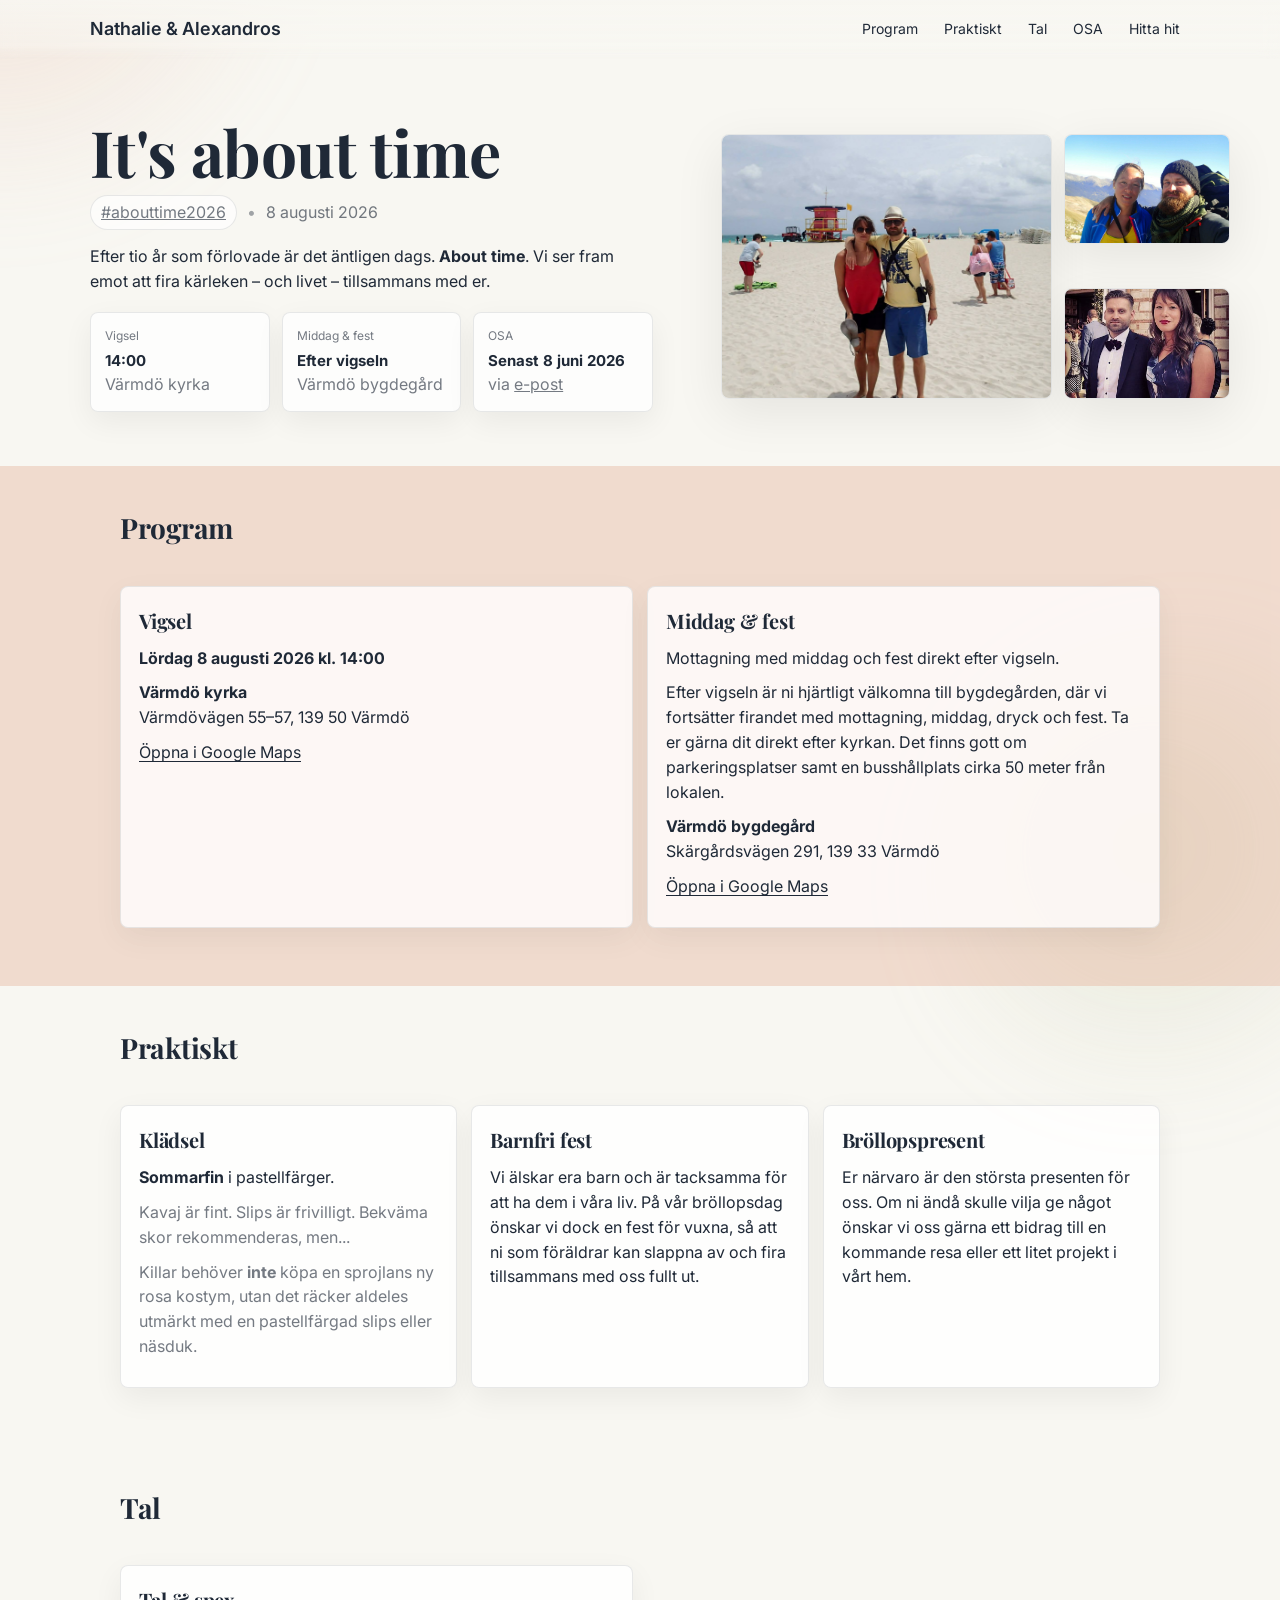
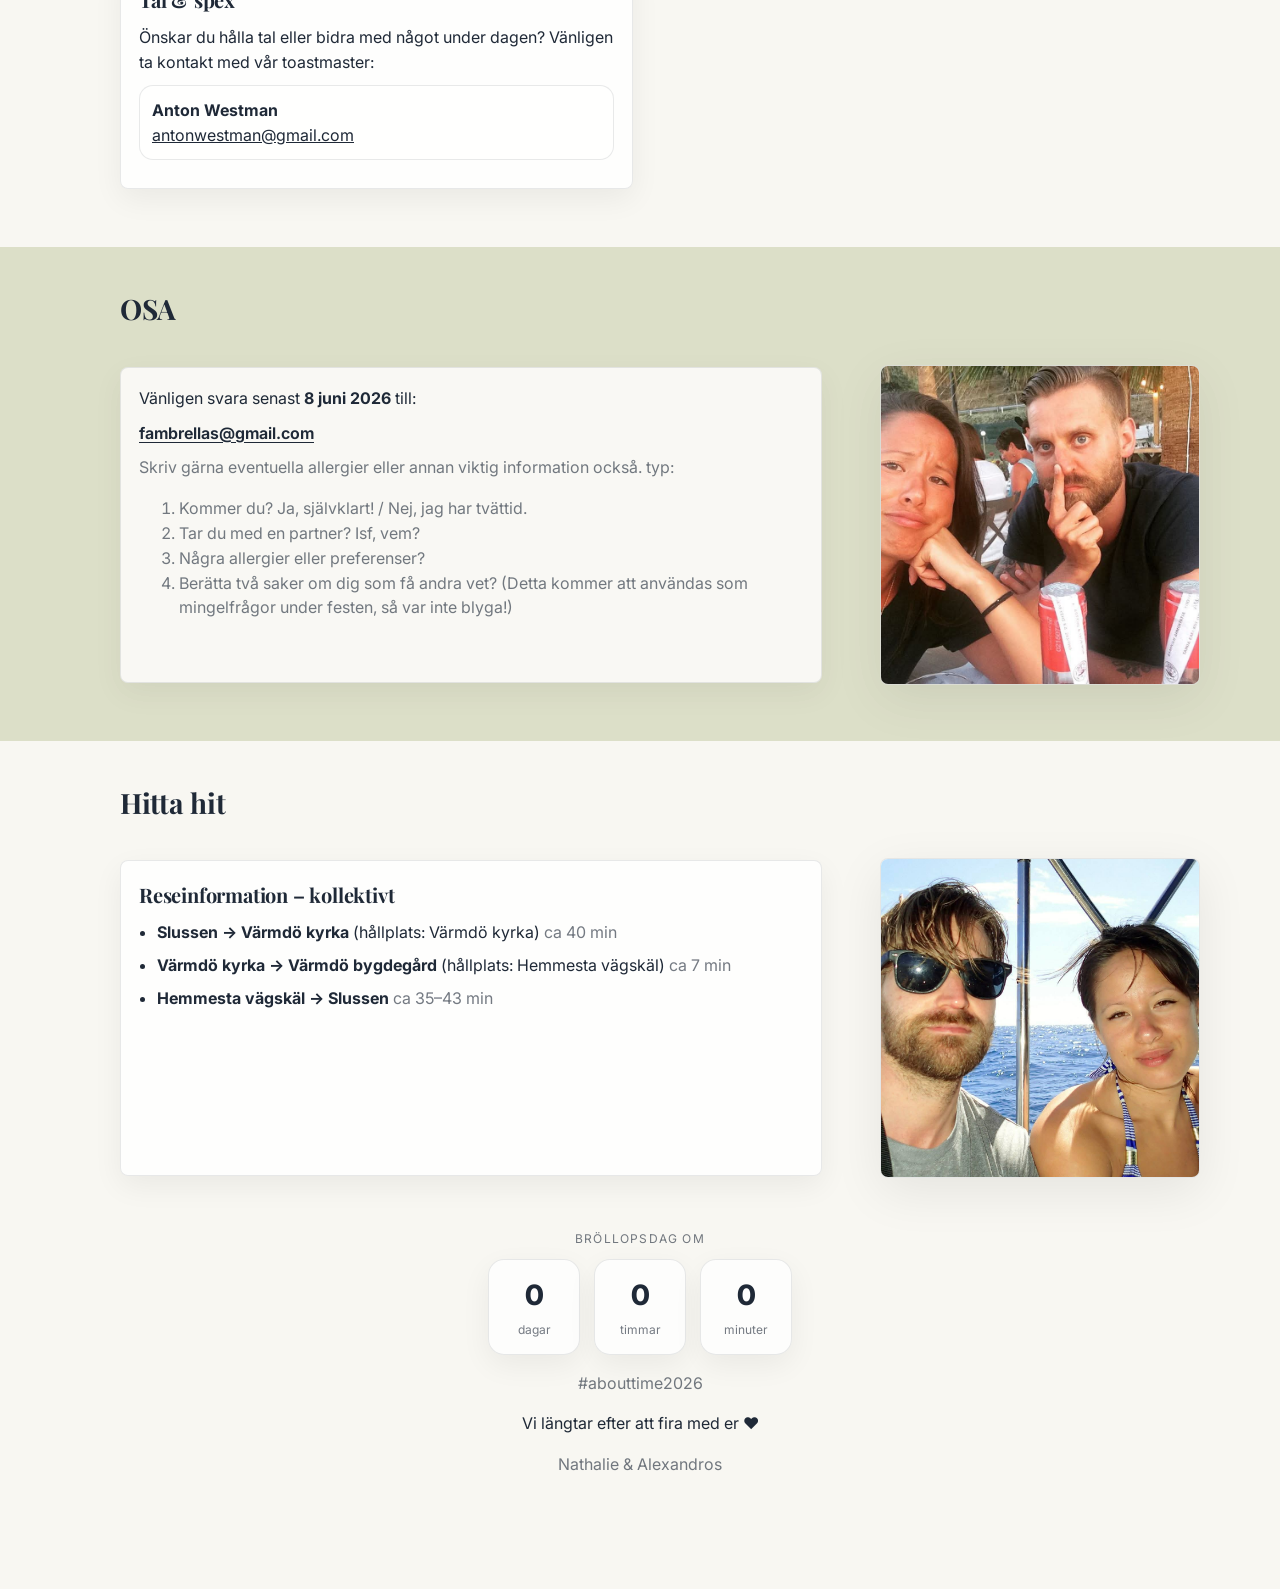
==== index.html @ 6cc7cae0 "Update texts" ====
<!doctype html>
<html lang="sv">
<head>
  <meta charset="utf-8" />
  <meta name="viewport" content="width=device-width,initial-scale=1" />
  <meta name="description" content="Nathalie & Alex – 8 augusti 2026" />
  <title>Nathalie & Alex – About time – 8 augusti 2026</title>

  <link rel="preconnect" href="https://fonts.googleapis.com">
  <link rel="preconnect" href="https://fonts.gstatic.com" crossorigin>
  <link href="https://fonts.googleapis.com/css2?family=Playfair+Display:wght@500;600&family=Inter:wght@400;500;600;700&display=swap" rel="stylesheet">

  <link rel="stylesheet" href="styles.css" />
</head>

<body>
  <a class="skip-link" href="#main">Hoppa till innehåll</a>

  <header class="topbar">
    <div class="topbar-inner">
      <a class="brand" href="#top" aria-label="Till toppen">Nathalie &amp; Alexandros</a>

      <nav class="nav" aria-label="Sidnavigering">
        <a href="#program">Program</a>
        <a href="#praktiskt">Praktiskt</a>
        <a href="#tal">Tal</a>
        <a href="#osa">OSA</a>
        <a href="#resa">Hitta hit</a>
      </nav>
    </div>
  </header>

  <div id="top"></div>
  <div class="bg-blob blob-1"></div>
  <div class="bg-blob blob-2"></div>

  <header class="hero">
    <div class="hero-inner">
      <div class="hero-content">
        <div class="hero-copy">
          <h1>It's about time</h1>

          <p class="meta">
            <span class="pill">
              <a href="https://www.instagram.com/explore/tags/abouttime2026/" target="_blank" rel="noopener noreferrer"#abouttime2026>#abouttime2026</a></span>
            <span class="sep">•</span>
            <span>8 augusti 2026</span>
          </p>

          <p class="intro">
            Efter tio år som förlovade är det äntligen dags. <strong>About time</strong>.
            Vi ser fram emot att fira kärleken – och livet – tillsammans med er.
          </p>

          <div class="highlights" role="list" aria-label="Snabbfakta">
            <div class="highlight" role="listitem">
              <div class="label">Vigsel</div>
              <div class="value">14:00</div>
              <div class="muted">Värmdö kyrka</div>
            </div>
            <div class="highlight" role="listitem">
              <div class="label">Middag &amp; fest</div>
              <div class="value">Efter vigseln</div>
              <div class="muted">Värmdö bygdegård</div>
            </div>
            <div class="highlight" role="listitem">
              <div class="label">OSA</div>
              <div class="value">Senast 8 juni 2026</div>
              <div class="muted">via <a href="mailto:fambrellas+abouttime2026@gmail.com?subject=OSA%20-%20Nathalie%20%26%20Alex%208%2F8%202026&body=Hej!%0A%0ANamn:%0AKommer%20du%3F%20Ja%2C%20sj%C3%A4lvklart!%20%2F%20Nej%2C%20jag%20har%20tv%C3%A4ttid.%0ATar%20du%20med%20en%20partner%3F%20Isf%2C%20vem%3F%0AN%C3%A5gra%20allergier%20eller%20preferenser%3F%0ABer%C3%A4tta%20tv%C3%A5%20saker%20om%20dig%20som%20f%C3%A5%20andra%20vet%3F%20(Detta%20kommer%20att%20anv%C3%A4ndas%20som%20mingelfr%C3%A5gor%20under%20festen%2C%20s%C3%A5%20var%20inte%20blyga!)%0A%0A">
                e-post
              </a></div>
            </div>
          </div>
        </div>
      </div>

      <div class="hero-media" aria-label="Bilder på Nathalie och Alex">
        <figure class="photo main">
          <img src="images/1000018767.jpg" alt="Nathalie och Alex" loading="lazy" />
        </figure>

        <div class="strip">
          <figure class="photo">
            <img src="images/1000018766.jpg" alt="Nathalie och Alex" loading="lazy" />
          </figure>
          <figure class="photo">
            <img src="images/1000018770.jpg" alt="Nathalie och Alex" loading="lazy" />
          </figure>
        </div>
      </div>
    </div>
  </header>

  <main id="main" class="main">
    <section id="program" class="section band">
      <div class="container">
        <h2 class="section-title">Program</h2>

        <div class="cards">
          <article class="card">
            <h3>Vigsel</h3>
            <p><strong>Lördag 8 augusti 2026 kl. 14:00</strong></p>
            <p>
              <strong>Värmdö kyrka</strong><br />
              Värmdövägen 55–57, 139 50 Värmdö
            </p>
            <p class="links">
              <a href="https://www.google.com/maps/search/?api=1&query=V%C3%A4rmd%C3%B6+kyrka+V%C3%A4rmd%C3%B6v%C3%A4gen+55-57+139+50+V%C3%A4rmd%C3%B6" target="_blank" rel="noopener noreferrer">Öppna i Google Maps</a>
            </p>
          </article>

          <article class="card">
            <h3>Middag &amp; fest</h3>
            <p>Mottagning med middag och fest direkt efter vigseln.</p>
            <p>Efter vigseln är ni hjärtligt välkomna till bygdegården, där vi fortsätter firandet med mottagning, middag, dryck och fest.
Ta er gärna dit direkt efter kyrkan. Det finns gott om parkeringsplatser samt en busshållplats cirka 50 meter från lokalen.  </p>
            <p>
              <strong>Värmdö bygdegård</strong><br />
              Skärgårdsvägen 291, 139 33 Värmdö
            </p>
            <p class="links">
              <a href="https://www.google.com/maps/search/?api=1&query=V%C3%A4rmd%C3%B6+bygdeg%C3%A5rd+Sk%C3%A4rg%C3%A5rdsv%C3%A4gen+291+139+33+V%C3%A4rmd%C3%B6" target="_blank" rel="noopener noreferrer">Öppna i Google Maps</a>
            </p>
          </article>
        </div>
      </div>
    </section>

    <section id="praktiskt" class="section">
      <div class="container">
        <h2 class="section-title">Praktiskt</h2>

        <div class="cards three">
          <article class="card">
            <h3>Klädsel</h3>
            <p><strong>Sommarfin</strong> i pastellfärger.</p>
            <p class="muted">Kavaj är fint. Slips är frivilligt. Bekväma skor rekommenderas, men...</p>
            <p class="muted"> Killar behöver <strong>inte</strong> köpa en sprojlans ny rosa kostym, utan det räcker aldeles utmärkt med en pastellfärgad slips eller näsduk.</p>
          </article>

          <article class="card">
            <h3>Barnfri fest</h3>
            <p>
              Vi älskar era barn och är tacksamma för att ha dem i våra liv.
              På vår bröllopsdag önskar vi dock en fest för vuxna, så att ni som föräldrar
              kan slappna av och fira tillsammans med oss fullt ut.
            </p>
          </article>

          <article class="card" id="present">
            <h3>Bröllopspresent</h3>
            <p>
              Er närvaro är den största presenten för oss. Om ni ändå skulle vilja ge något
              önskar vi oss gärna ett bidrag till en kommande resa eller ett litet projekt i vårt hem.
            </p>
          </article>
        </div>
      </div>
    </section>

    <section id="tal" class="section">
      <div class="container">
        <h2 class="section-title">Tal</h2>

        <div class="cards">
          <article class="card">
            <h3>Tal &amp; spex</h3>
            <p>
              Önskar du hålla tal eller bidra med något under dagen?
              Vänligen ta kontakt med vår toastmaster:
            </p>
            <p class="toastmaster">
              <strong>Anton Westman</strong><br />
              <a href="mailto:antonwestman+abouttime2026@gmail.com">antonwestman@gmail.com</a>
            </p>
          </article>
        </div>
      </div>
    </section>

    <section id="osa" class="section band alt">
      <div class="container">
        <h2 class="section-title">OSA</h2>

        <div class="section-with-image">
          <article class="card">
            <p>Vänligen svara senast <strong>8 juni 2026</strong> till:</p>
            <p class="email">
              <a href="mailto:fambrellas+abouttime2026@gmail.com?subject=OSA%20-%20Nathalie%20%26%20Alex%208%2F8%202026&body=Hej!%0A%0ANamn:%0AKommer%20du%3F%20Ja%2C%20sj%C3%A4lvklart!%20%2F%20Nej%2C%20jag%20har%20tv%C3%A4ttid.%0ATar%20du%20med%20en%20partner%3F%20Isf%2C%20vem%3F%0AN%C3%A5gra%20allergier%20eller%20preferenser%3F%0ABer%C3%A4tta%20tv%C3%A5%20saker%20om%20dig%20som%20f%C3%A5%20andra%20vet%3F%20(Detta%20kommer%20att%20anv%C3%A4ndas%20som%20mingelfr%C3%A5gor%20under%20festen%2C%20s%C3%A5%20var%20inte%20blyga!)%0A%0A">
                fambrellas@gmail.com
              </a>
            </p>
            <p class="muted">Skriv gärna eventuella allergier eller annan viktig information också. typ:</p>
            <ol class="muted">
                <li>
                  Kommer du? Ja, självklart! / Nej, jag har tvättid.
                </li>
                <li>
                  Tar du med en partner? Isf, vem? 
                </li>
                <li>
                  Några allergier eller preferenser?
                </li>
                <li>
                  Berätta två saker om dig som få andra vet? (Detta kommer att användas som mingelfrågor under festen, så var inte blyga!)
                </li>
            </ol>
          
          </article>
          <figure class="photo section-photo">
            <img src="images/1000018769.jpg" alt="Nathalie och Alex" loading="lazy" />
          </figure>
        </div>
      </div>
    </section>

    <section id="resa" class="section">
      <div class="container">
        <h2 class="section-title">Hitta hit</h2>

        <div class="section-with-image">
          <article class="card">
            <h3>Reseinformation – kollektivt</h3>
            <ul class="list">
              <li><strong>Slussen → Värmdö kyrka</strong> (hållplats: Värmdö kyrka) <span class="muted">ca 40 min</span></li>
              <li><strong>Värmdö kyrka → Värmdö bygdegård</strong> (hållplats: Hemmesta vägskäl) <span class="muted">ca 7 min</span></li>
              <li><strong>Hemmesta vägskäl → Slussen</strong> <span class="muted">ca 35–43 min</span></li>
            </ul>
          </article>
          <figure class="photo section-photo">
            <img src="images/1000018768.jpg" alt="Nathalie och Alex" loading="lazy" />
          </figure>
        </div>
        
        <footer class="footer">
          <div class="countdown-wrapper" aria-label="Nedräkning till bröllopet">
              <p class="countdown-title">Bröllopsdag om</p>
              <div class="countdown">
                <div class="time">
                  <span id="days">–</span>
                  <small>dagar</small>
                </div>
                <div class="time">
                  <span id="hours">–</span>
                  <small>timmar</small>
                </div>
                <div class="time">
                  <span id="minutes">–</span>
                  <small>minuter</small>
                </div>
              </div>
            </div>
          <p class="muted">
            <a href="https://www.instagram.com/explore/tags/abouttime2026/" target="_blank" rel="noopener noreferrer">#abouttime2026</a>
          </p>
          <p>Vi längtar efter att fira med er <span aria-hidden="true">❤️</span></p>
          <p class="muted">Nathalie &amp; Alexandros</p>
        </footer>
      </div>
    </section>
  </main>

  <script>
  (function () {
    const weddingDate = new Date("2026-08-08T14:00:00+02:00").getTime();
    const els = {
      days: document.getElementById("days"),
      hours: document.getElementById("hours"),
      minutes: document.getElementById("minutes")
    };

    function updateCountdown() {
      const now = new Date().getTime();
      const diff = weddingDate - now;

      if (diff <= 0) {
        els.days.textContent = "0";
        els.hours.textContent = "0";
        els.minutes.textContent = "0";
        return;
      }

      const days = Math.floor(diff / (1000 * 60 * 60 * 24));
      const hours = Math.floor((diff / (1000 * 60 * 60)) % 24);
      const minutes = Math.floor((diff / (1000 * 60)) % 60);

      els.days.textContent = days;
      els.hours.textContent = hours;
      els.minutes.textContent = minutes;
    }

    updateCountdown();
    setInterval(updateCountdown, 60 * 1000);
  })();
  </script>
</body>
</html>
---- styles.css ----
:root{
  --bg: #F8F7F2;
  --paper: rgba(248,247,242,.78);
  --card: rgba(255,255,255,.80);
  --text: #1f2937;
  --muted: rgba(31,41,55,.62);
  --line: rgba(31,41,55,.10);

  --accent: #E6B8A2;
  --accent2: rgba(186, 192, 149, 0.45);

  --shadow: 0 10px 30px rgba(0,0,0,.06);
  --shadow2: 0 14px 50px rgba(0,0,0,.08);
  --radius: 8px;

  --header-offset: 84px;
}

*{ box-sizing: border-box; }
html{ scroll-behavior: smooth; }
body{
  margin:0;
  font-family: Inter, ui-sans-serif, system-ui, -apple-system, Segoe UI, Roboto, Helvetica, Arial;
  color: var(--text);
  background: var(--bg);
  line-height: 1.55;
}

/* anchor offset for sticky header */
[id]{ scroll-margin-top: var(--header-offset); }
html{ scroll-padding-top: var(--header-offset); }

.skip-link{
  position:absolute;
  left:-999px;
  top: 10px;
  background: #fff;
  padding: 8px 10px;
  border-radius: 10px;
  border: 1px solid var(--line);
  z-index: 3000;
}
.skip-link:focus{ left: 10px; }

.container{
  width: min(1040px, calc(100% - 40px));
  margin: 0 auto;
}

h1,h2,h3{
  font-family: "Playfair Display", Georgia, "Times New Roman", serif;
  letter-spacing: -0.01em;
}
h1{ margin:0 0 10px; font-size: clamp(40px, 5vw, 64px); line-height: 1.05; }
h2{ margin:0; font-size: 28px; }
h3{ margin:0 0 10px; font-size: 20px; }

a{ color: inherit; }
.muted{ color: var(--muted); }

/* --- topbar --- */
.topbar{
  position: fixed;
  top:0; left:0; right:0;
  z-index: 2000;
  padding: 10px 14px;
  backdrop-filter: blur(10px);
  -webkit-backdrop-filter: blur(10px);
  background: linear-gradient(to bottom, rgba(248,247,242,.88), rgba(248,247,242,.40));
  mask-image: linear-gradient(black 78%, transparent);
  border-bottom: 1px solid rgba(31,41,55,.06);
}
.topbar-inner{
  width: min(1100px, calc(100% - 28px));
  margin:0 auto;
  display:flex;
  align-items:center;
  justify-content:space-between;
  gap: 14px;
}
.brand{
  text-decoration:none;
  font-weight: 600;
  font-size: 18px;
}
.brand-dot{ opacity:.55; }
.nav{ display:none; gap: 6px; }
.nav a{
  text-decoration:none;
  font-size: 14px;
  padding: 8px 10px;
  border-radius: 10px;
  transition: transform .15s ease, background-color .15s ease;
}
.nav a:hover{ background: rgba(31,41,55,.06); transform: translateY(-1px); }
@media (min-width: 860px){ .nav{ display:flex; } }

/* --- background blobs --- */
.bg-blob{
  position: fixed;
  z-index: -1;
  width: 520px;
  height: 520px;
  border-radius: 999px;
  filter: blur(44px);
  opacity: .55;
  pointer-events: none;
}
.blob-1{
  top: -240px;
  left: -160px;
  background: radial-gradient(circle at 30% 30%, rgba(230,184,162,.65), transparent 60%);
}
.blob-2{
  bottom: -260px;
  right: -180px;
  background: radial-gradient(circle at 40% 40%, rgba(186,192,149,.55), transparent 60%);
}

/* --- hero --- */
.hero{
  padding: calc(var(--header-offset) + 34px) 0 26px;
}
.hero-inner{
  width: min(1100px, calc(100% - 40px));
  margin: 0 auto;
  display: grid;
  grid-template-columns: 1.05fr .95fr;
  gap: 28px;
  align-items: start;
}
.kicker{
  display:inline-block;
  padding: 6px 12px;
  border: 1px solid var(--line);
  border-radius: 999px;
  background: rgba(255,255,255,.65);
  font-size: 13px;
  color: var(--muted);
  margin: 0 0 16px;
}
.meta{
  margin: 0 0 14px;
  color: var(--muted);
  display:flex;
  align-items:center;
  gap: 10px;
  flex-wrap: wrap;
}
.pill{
  display:inline-block;
  padding: 4px 10px;
  border-radius: 999px;
  border: 1px solid var(--line);
  background: rgba(255,255,255,.65);
}
.sep{ opacity: .65; }
.intro{
  margin: 0 0 18px;
  font-size: 16px;
  max-width: 62ch;
}

.highlights{
  display:grid;
  grid-template-columns: repeat(3, minmax(0, 1fr));
  gap: 12px;
  margin: 18px 0 18px;
}
.highlight{
  background: rgba(255,255,255,.72);
  border: 1px solid var(--line);
  border-radius: var(--radius);
  padding: 14px;
  box-shadow: var(--shadow);
}
.label{ font-size: 12px; color: var(--muted); margin-bottom: 4px; }
.value{ font-weight: 700; font-size: 15px; }

.cta{
  display:flex;
  gap: 10px;
  flex-wrap: wrap;
  margin-top: 18px;
}
.button{
  display:inline-flex;
  align-items:center;
  justify-content:center;
  padding: 12px 16px;
  border-radius: 999px;
  border: 1px solid var(--line);
  text-decoration:none;
  background: rgba(255,255,255,.75);
  box-shadow: var(--shadow);
  font-weight: 650;
}
.button:hover{ transform: translateY(-1px); }
.button.secondary{ background: rgba(255,255,255,.55); }

.countdown-wrapper{ text-align: center; margin: auto; }
.countdown-title{
  margin: 0 0 10px;
  font-size: 12px;
  letter-spacing: 0.10em;
  text-transform: uppercase;
  color: var(--muted);
}
.countdown{
  display:flex;
  gap: 14px;
  align-items:center;
  text-align: center;
  justify-content: center;
  flex-wrap: wrap;
}
.countdown .time{
  min-width: 92px;
  text-align:center;
  padding: 14px 12px;
  border-radius: 16px;
  background: rgba(255,255,255,.72);
  border: 1px solid var(--line);
  box-shadow: var(--shadow);
}
.countdown span{
  display:block;
  font-size: 28px;
  font-weight: 800;
  letter-spacing: -0.02em;
}
.countdown small{ display:block; margin-top: 4px; font-size: 12px; color: var(--muted); }

/* --- hero media collage --- */
.hero-media{
  display:grid;
  grid-template-columns: 2fr 1fr;
  gap: 12px;
  align-items: stretch;
}

/* Bildram */
.photo{
  position: relative;
  border-radius: var(--radius);
  overflow:hidden;
  border: 1px solid var(--line);
  background: rgba(255,255,255,.55);
  box-shadow: var(--shadow2);
}

/* Bilden fyller alltid ramen */
.photo img{
  position: absolute;
  inset: 0;
  width:100%;
  height:100%;
  display:block;
  object-fit: cover;
}

.hero-media .main{
  grid-row: 1;
  grid-column: 1;
  width: 100%;
  aspect-ratio: 3 / 2;
}

.hero-media .strip{
  grid-row: 1;
  grid-column: 2;
  display: flex;
  flex-direction: column;
  gap: 12px;
  width: 100%;
}

.hero-media .strip .photo{
  flex: 1;
  min-height: 0;
  width: 100%;
  aspect-ratio: 3 / 2;
}

/* Mobil: gör collaget robust och förutsägbart */
@media (max-width: 820px){
  .hero-media{
    grid-template-columns: 1fr;
    gap: 14px;
  }

  .hero-media .main{
    aspect-ratio: 4 / 5;
  }

  /* Två lika rutor under huvudbilden */
  .hero-media .strip{
    display: grid;
    grid-template-columns: 1fr 1fr;
    gap: 12px;
  }

  .hero-media .strip .photo{
    aspect-ratio: 1 / 1;
  }
}


/* --- sections --- */
.main{ padding: 10px 0 56px; }
.section{ padding: 40px 0; }
.section-title{
  margin: 0 0 18px;
}

.band{
  width: 100%;
  background: rgba(230,184,162,.45);
}
.band.alt{
  background: var(--accent2);
}

.cards{
  display:grid;
  grid-template-columns: repeat(2, minmax(0, 1fr));
  gap: 14px;
}
.cards.three{ grid-template-columns: repeat(3, minmax(0, 1fr)); }

.section-with-image{
  display: grid;
  grid-template-columns: 1fr minmax(220px, 320px);
  gap: 18px;
  align-items: stretch;
}
.section-with-image .card{
  min-height: 200px;
}
.section-photo{
  width: 100%;
  aspect-ratio: 1 / 1;
}
#resa .section-photo img{
  object-position: 60% center;
}

.card{
  background: var(--card);
  border: 1px solid var(--line);
  border-radius: var(--radius);
  margin: 18px 0;
  padding: 18px 18px;
  box-shadow: var(--shadow);
}
.card p{ margin: 10px 0; }
.card p:first-of-type{ margin-top: 0; }
.note{
  margin-top: 12px;
  padding: 12px 12px;
  border-radius: 14px;
  border: 1px dashed var(--line);
  background: rgba(255,255,255,.55);
}
.links a{
  text-decoration: underline;
  text-underline-offset: 3px;
}
.email a{ text-decoration: underline; text-underline-offset: 3px; font-weight: 650; }
.toastmaster{
  margin-top: 12px;
  padding: 12px;
  border-radius: 14px;
  border: 1px solid var(--line);
  background: rgba(255,255,255,.55);
}
.list{ margin: 10px 0 0; padding-left: 18px; }
.list li{ margin: 8px 0; }

/* footer */
.footer{
  text-align:center;
  margin-top: 26px;
  padding-top: 10px;
}
.footer a{ color: inherit; text-decoration: none; }
.footer a:hover{ text-decoration: underline; text-underline-offset: 3px; }

/* responsive */
@media (max-width: 1024px){
  .hero-inner{ grid-template-columns: 1fr; }
  .highlights{ grid-template-columns: 1fr; }
  .cards, .cards.three{ grid-template-columns: 1fr; }

  /* Sektioner med bild: stapla på mindre skärmar */
  .section-with-image{
    grid-template-columns: 1fr;
    gap: 14px;
  }
  .section-photo{
    max-width: 520px;
    margin: 0 auto;
  }
}
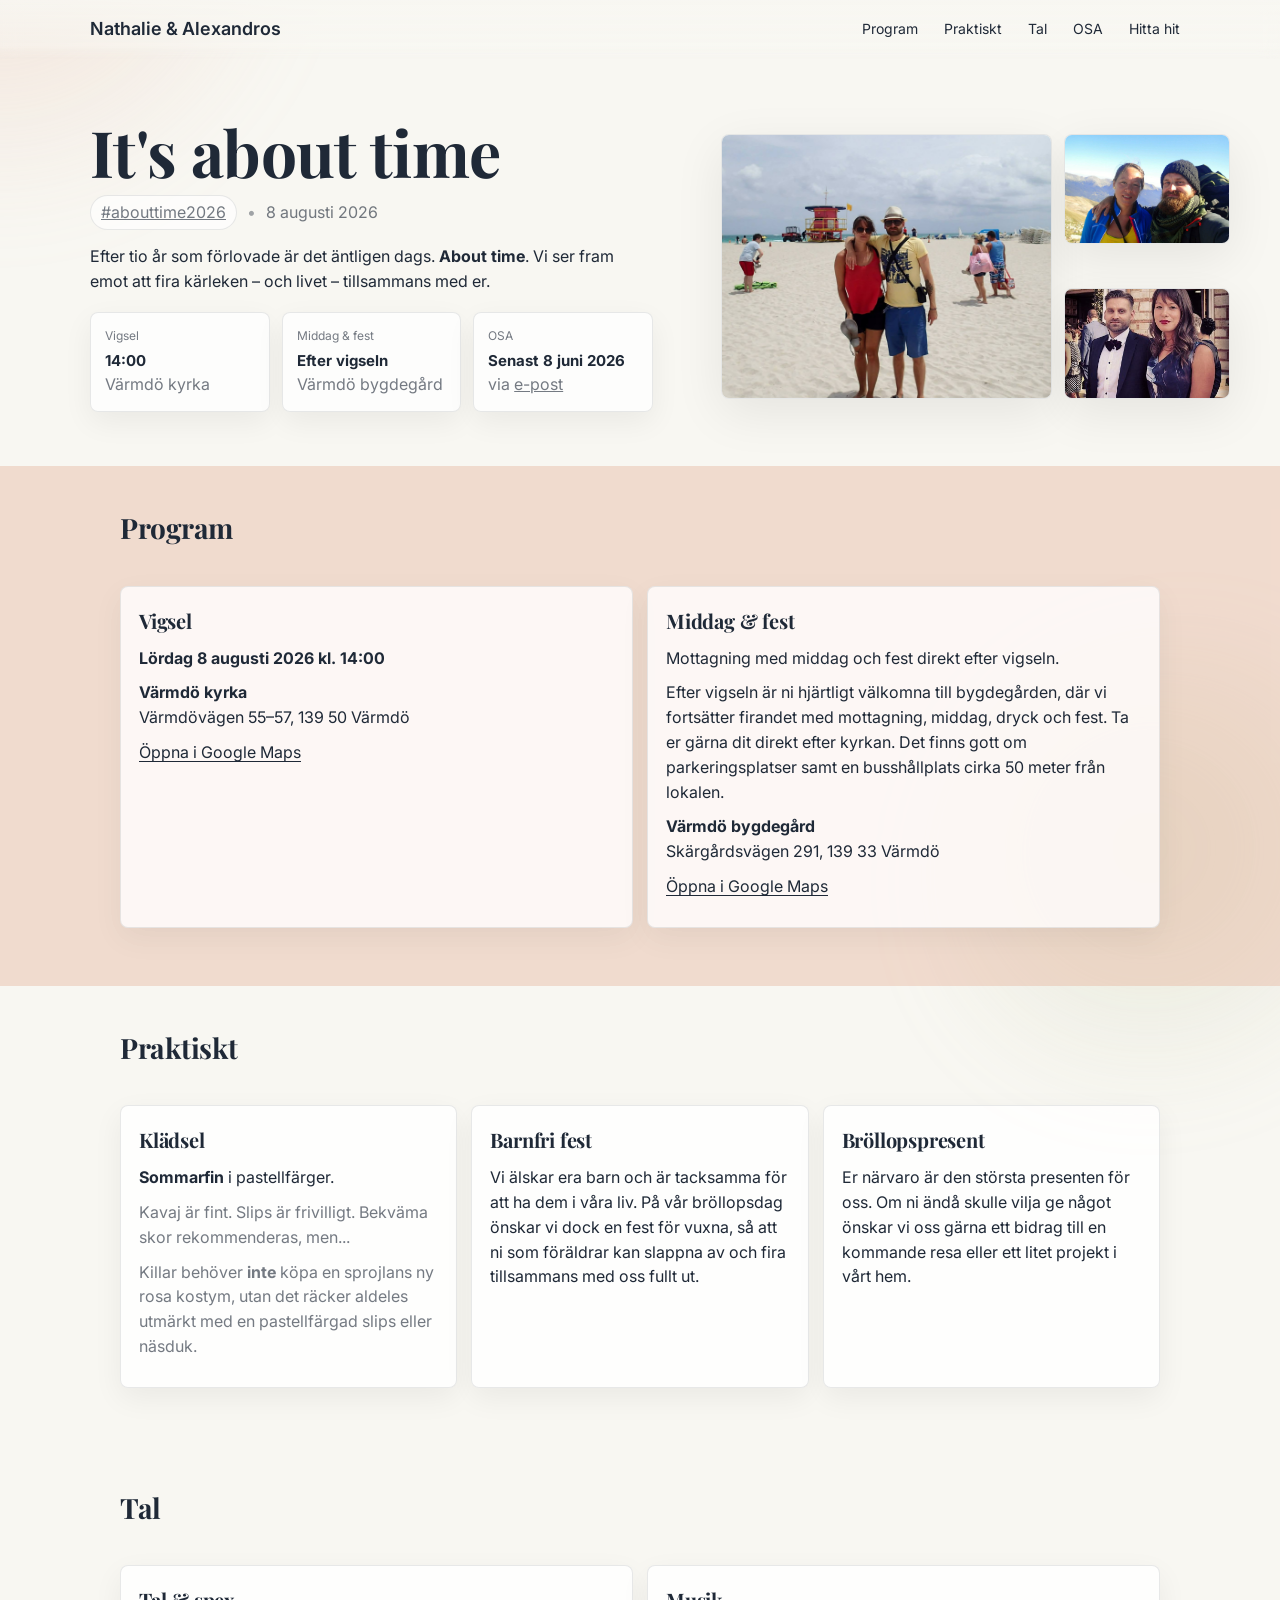
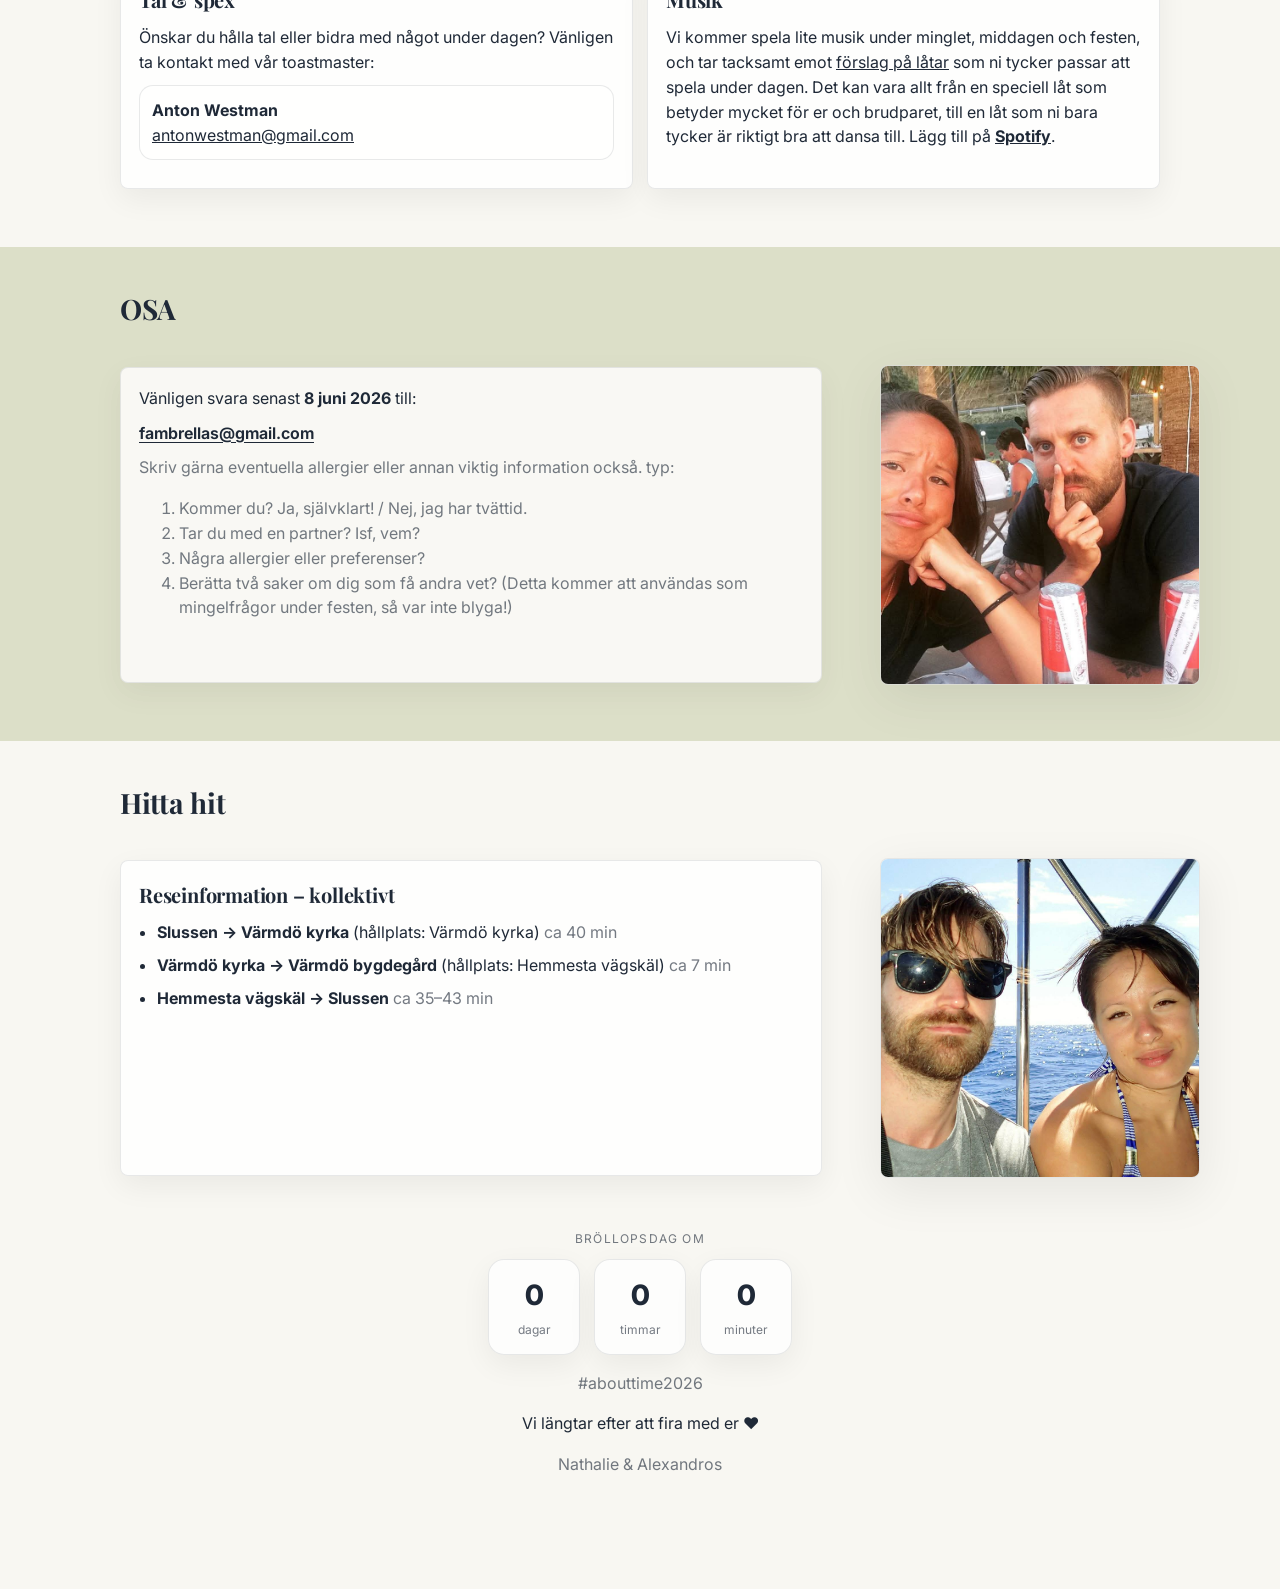
==== commit 2d4d5982: "Add spotify link" ====
--- a/index.html
+++ b/index.html
@@ -162,7 +162,7 @@
       <div class="container">
         <h2 class="section-title">Tal</h2>
 
-        <div class="cards">
+        <div class="cards two">
           <article class="card">
             <h3>Tal &amp; spex</h3>
             <p>
@@ -172,6 +172,12 @@
             <p class="toastmaster">
               <strong>Anton Westman</strong><br />
               <a href="mailto:antonwestman+abouttime2026@gmail.com">antonwestman@gmail.com</a>
+            </p>
+          </article>
+          <article class="card">
+            <h3>Musik</h3>
+            <p>
+              Vi kommer spela lite musik under minglet, middagen och festen, och tar tacksamt emot <a href="https://spotify.link/sAFUn5VXK0b">förslag på låtar</a> som ni tycker passar att spela under dagen. Det kan vara allt från en speciell låt som betyder mycket för er och brudparet, till en låt som ni bara tycker är riktigt bra att dansa till. Lägg till på <strong><a href="https://spotify.link/sAFUn5VXK0b">Spotify</a></strong>.
             </p>
           </article>
         </div>
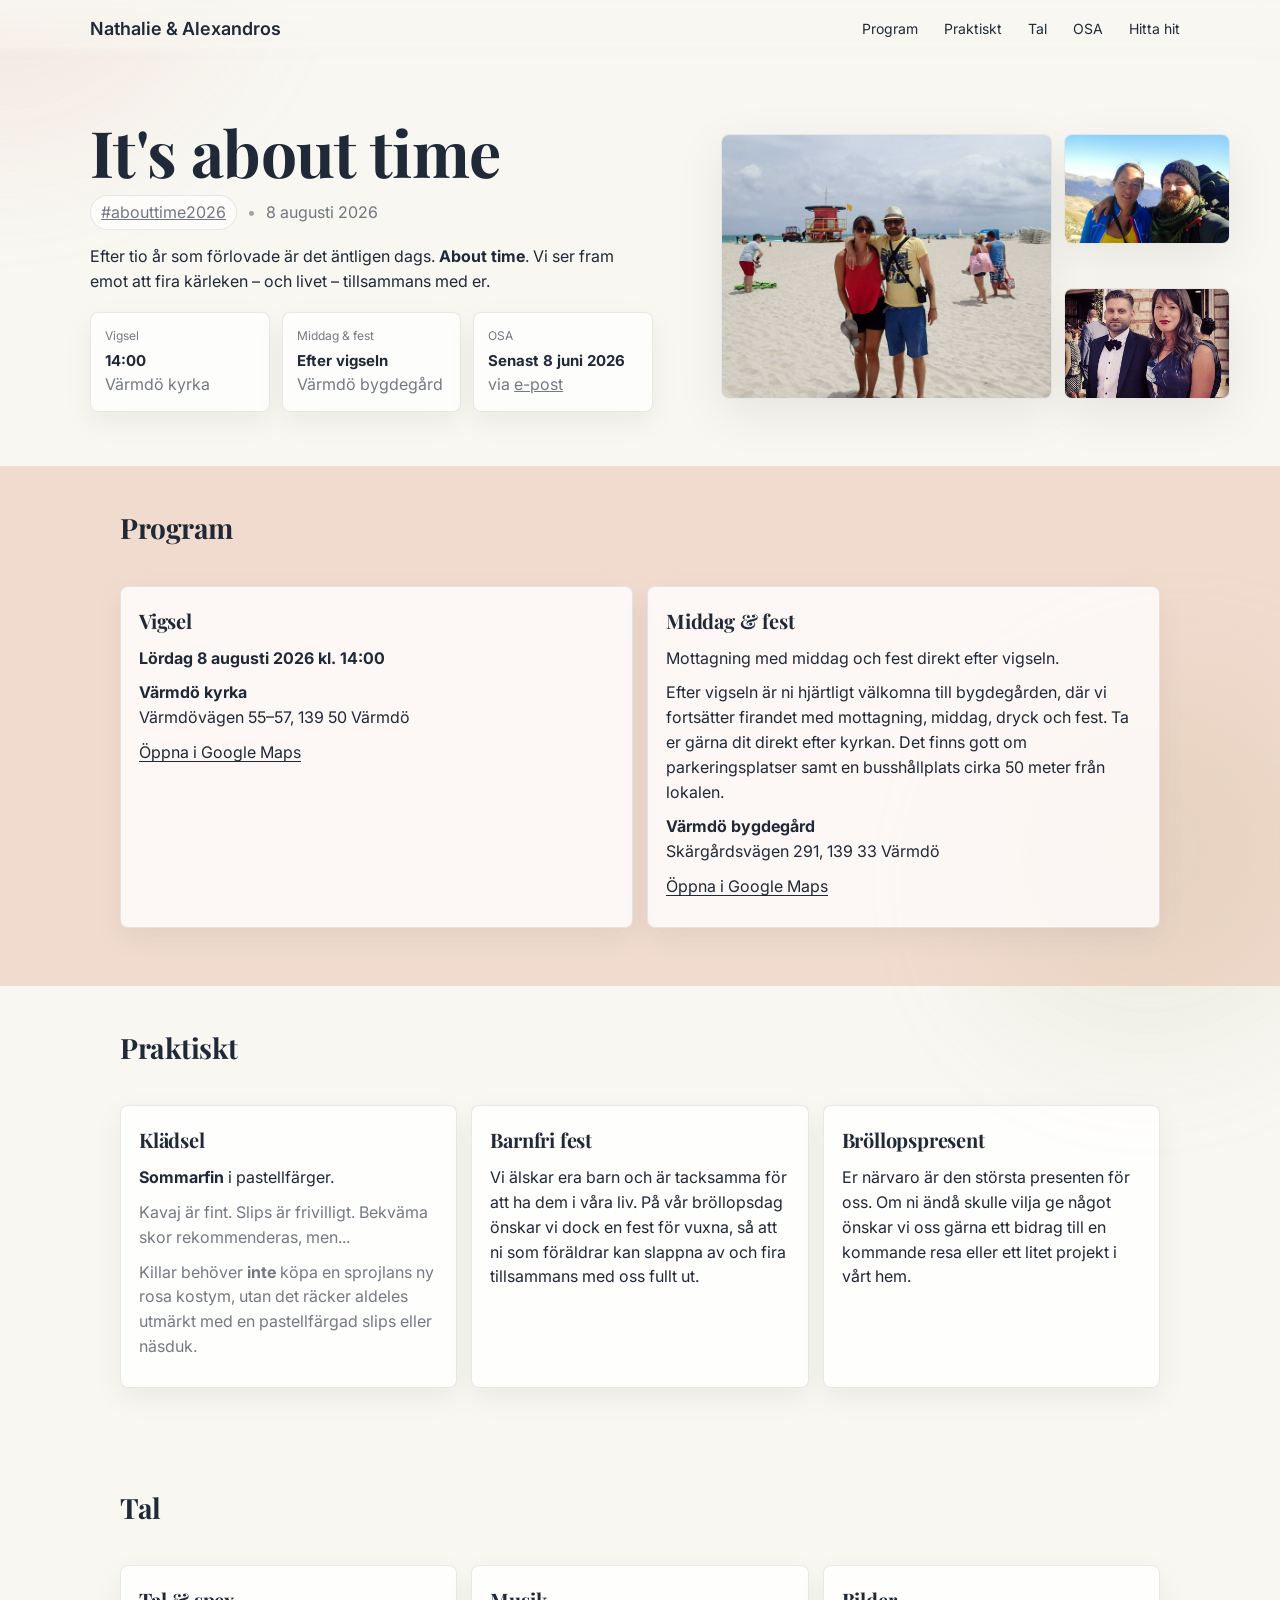
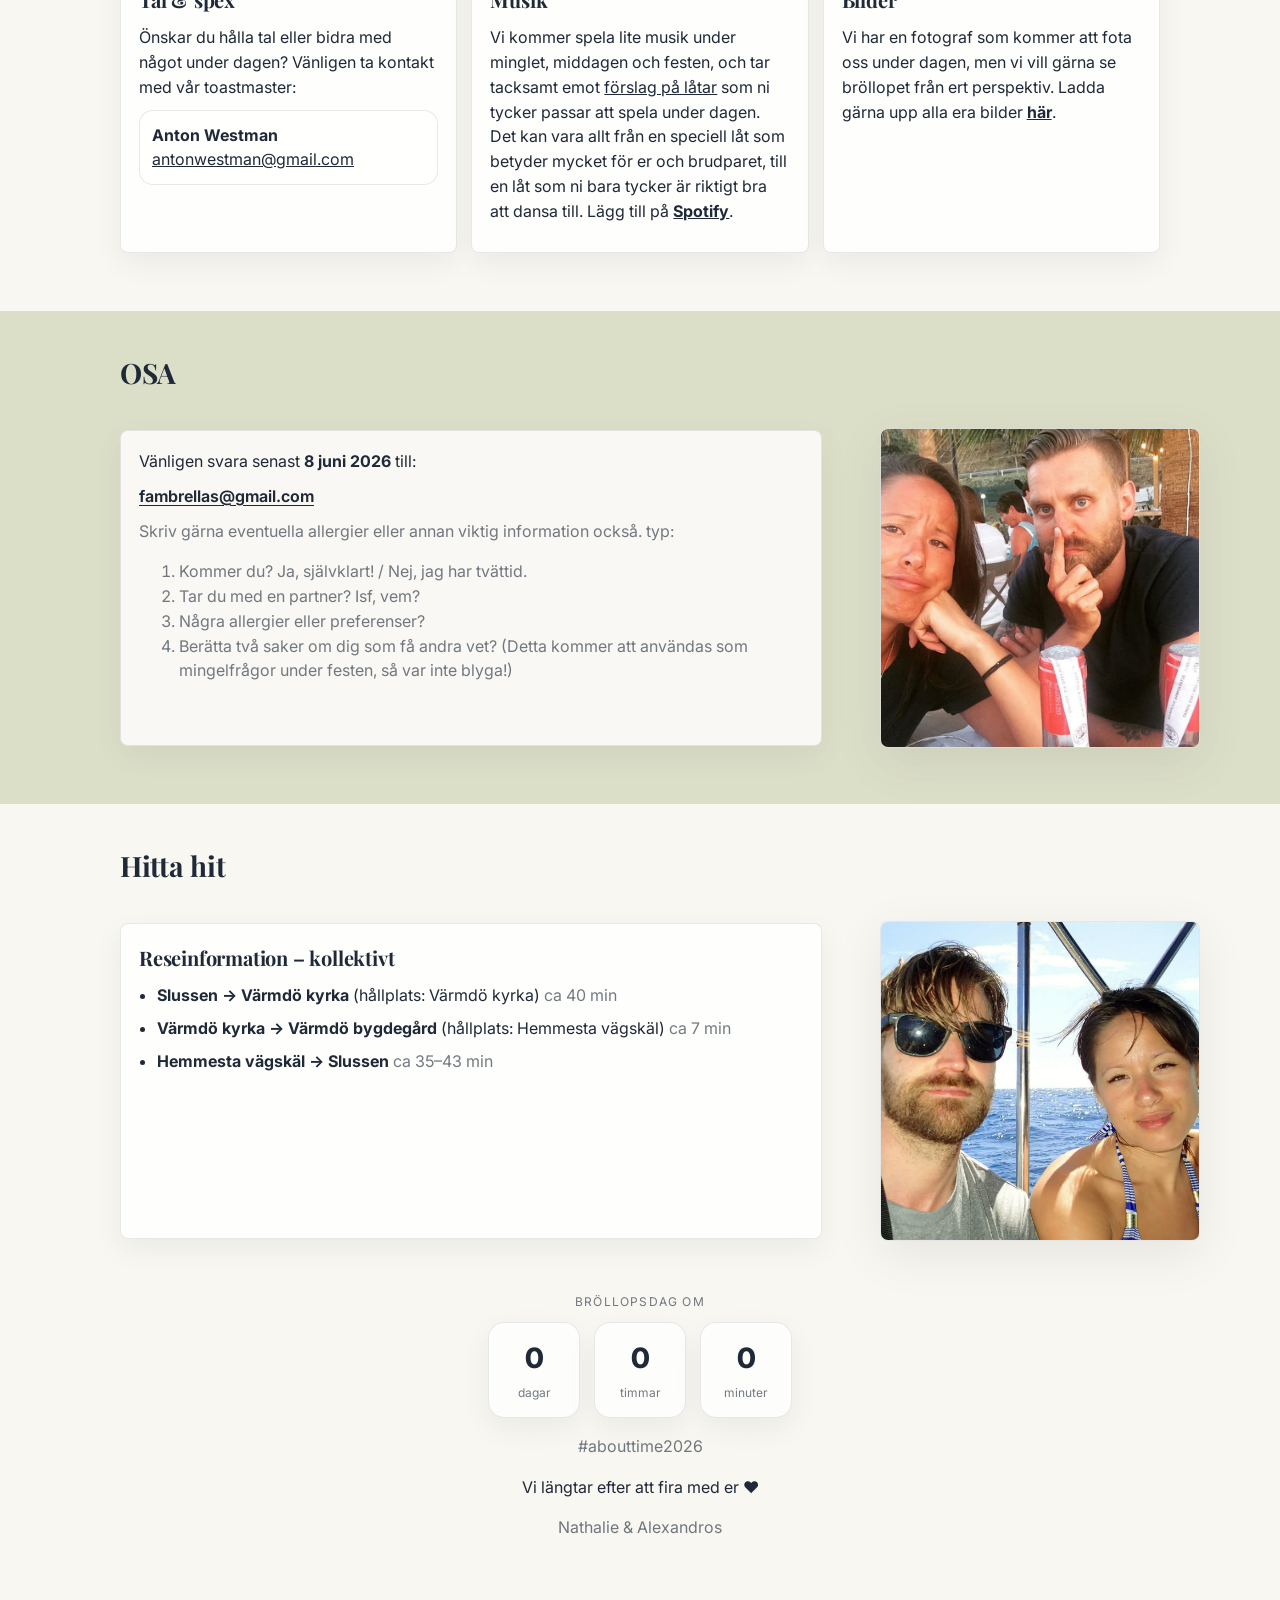
==== commit a6854df2: "Add google photo link" ====
--- a/index.html
+++ b/index.html
@@ -162,7 +162,7 @@
       <div class="container">
         <h2 class="section-title">Tal</h2>
 
-        <div class="cards two">
+        <div class="cards three">
           <article class="card">
             <h3>Tal &amp; spex</h3>
             <p>
@@ -177,7 +177,13 @@
           <article class="card">
             <h3>Musik</h3>
             <p>
-              Vi kommer spela lite musik under minglet, middagen och festen, och tar tacksamt emot <a href="https://spotify.link/sAFUn5VXK0b">förslag på låtar</a> som ni tycker passar att spela under dagen. Det kan vara allt från en speciell låt som betyder mycket för er och brudparet, till en låt som ni bara tycker är riktigt bra att dansa till. Lägg till på <strong><a href="https://spotify.link/sAFUn5VXK0b">Spotify</a></strong>.
+              Vi kommer spela lite musik under minglet, middagen och festen, och tar tacksamt emot <a href="https://open.spotify.com/playlist/006NCHJwy6oKc89qXNHmJb?si=jjiEjCUwRrOcGAHl4AVv-w">förslag på låtar</a> som ni tycker passar att spela under dagen. Det kan vara allt från en speciell låt som betyder mycket för er och brudparet, till en låt som ni bara tycker är riktigt bra att dansa till. Lägg till på <strong><a href="https://open.spotify.com/playlist/006NCHJwy6oKc89qXNHmJb?si=jjiEjCUwRrOcGAHl4AVv-w">Spotify</a></strong>.
+            </p>
+          </article>
+          <article class="card">
+            <h3>Bilder</h3>
+            <p>
+              Vi har en fotograf som kommer att fota oss under dagen, men vi vill gärna se bröllopet från ert perspektiv. Ladda gärna upp alla era bilder <a href="https://photos.app.goo.gl/2AryRAczaHib1UoY6"><strong>här</strong></a>.
             </p>
           </article>
         </div>
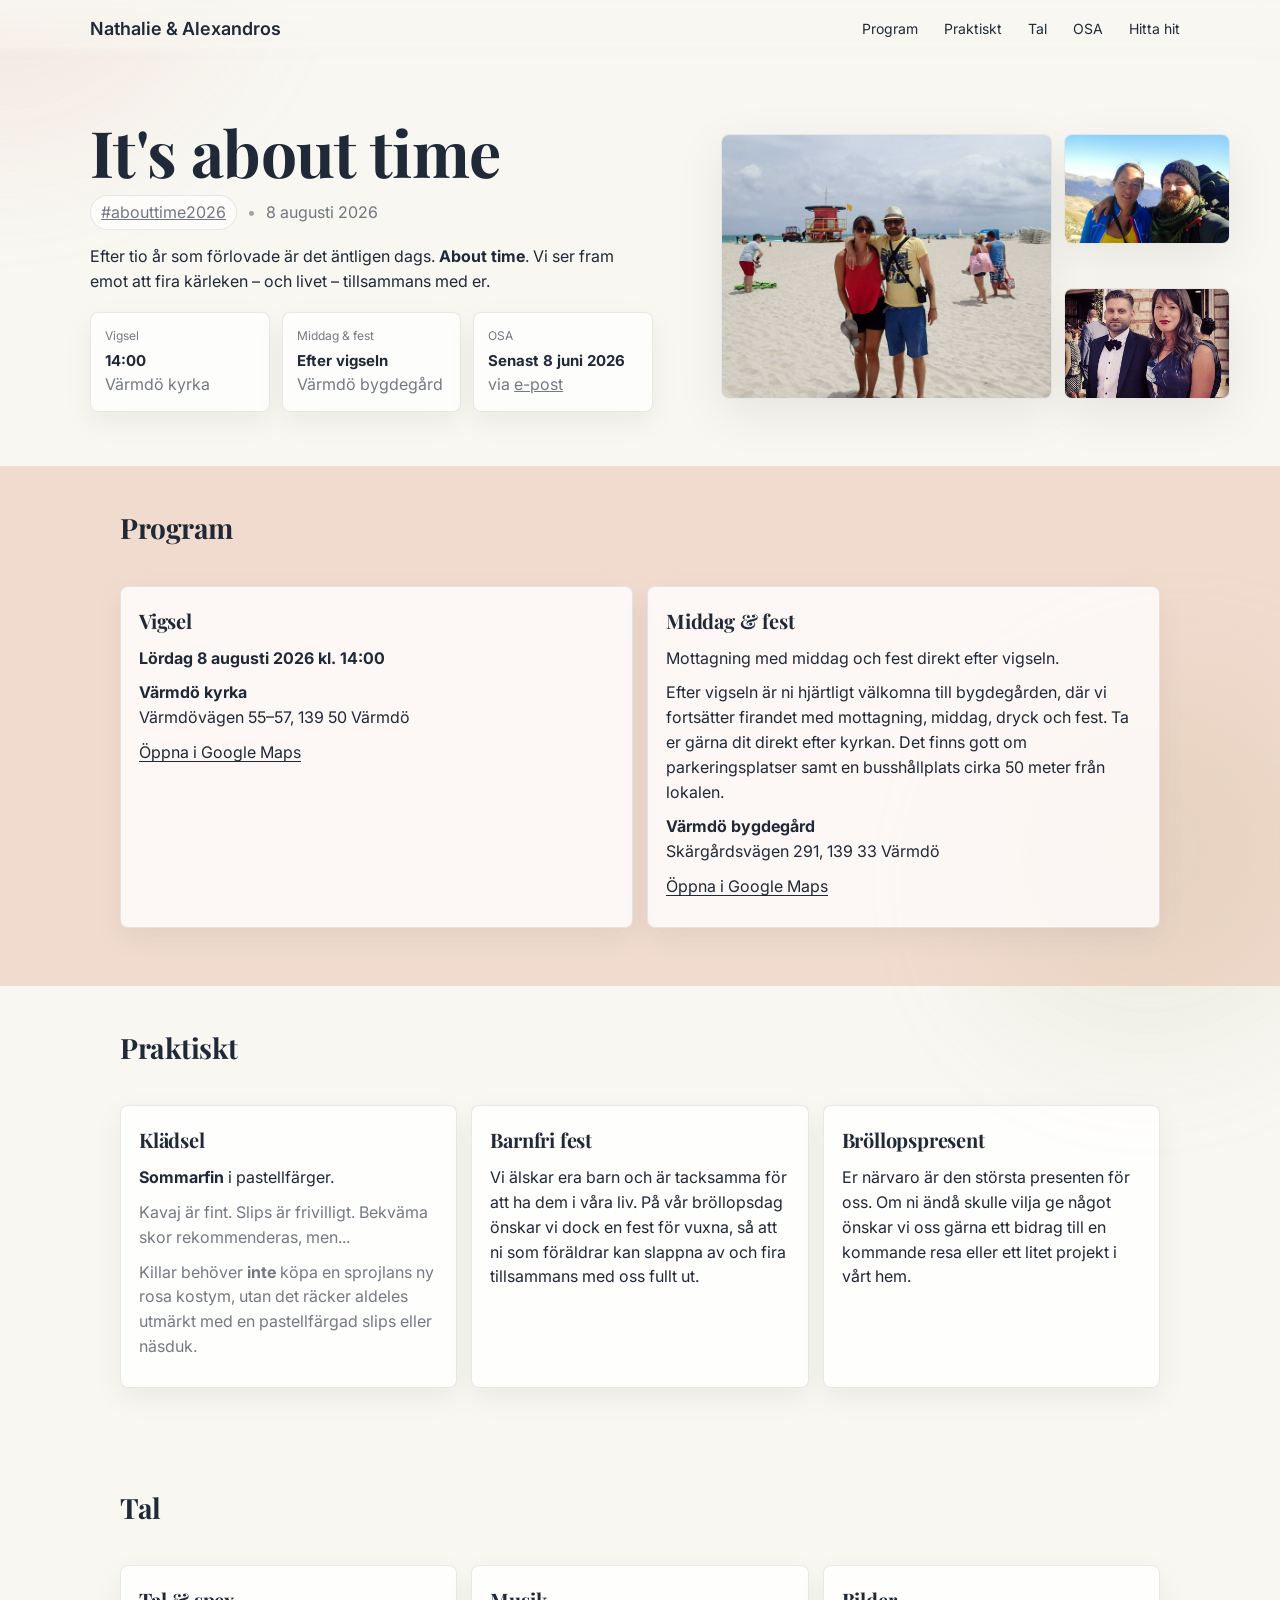
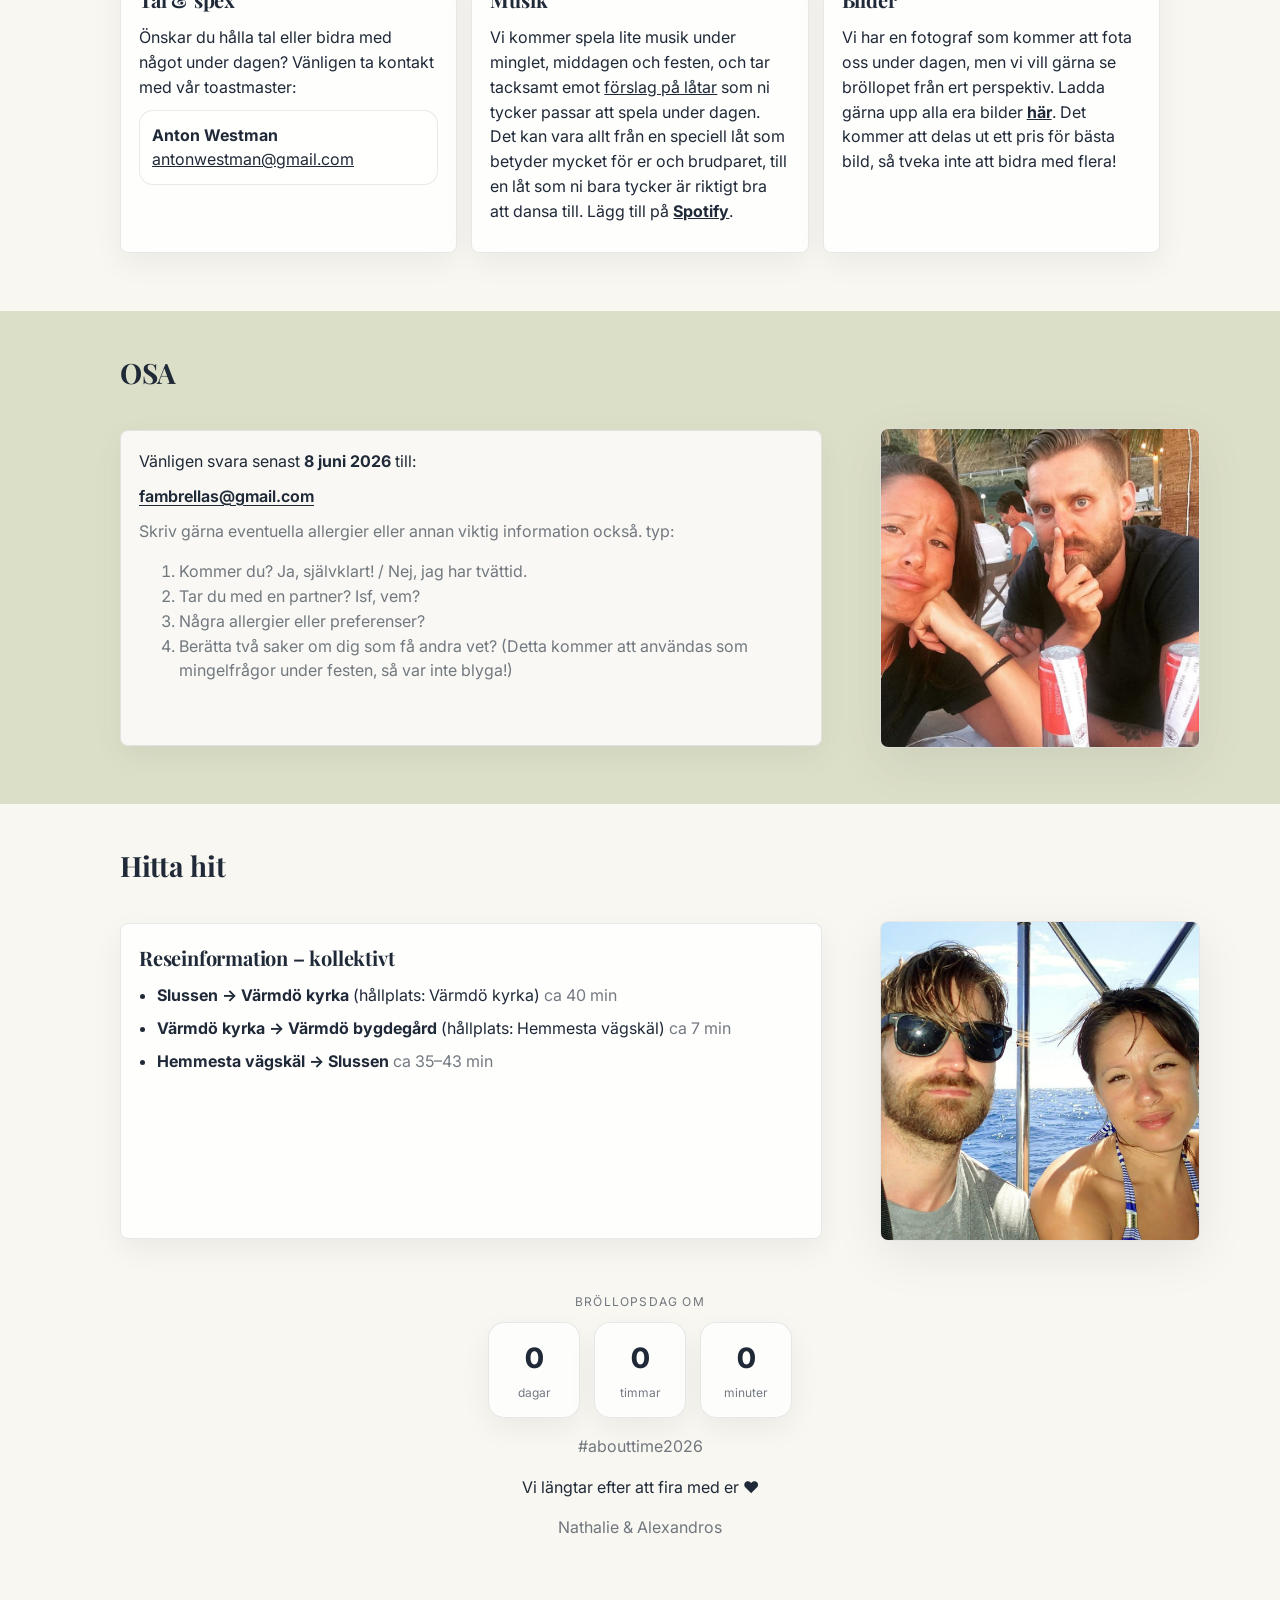
==== commit 99e049cc: "Price mention" ====
--- a/index.html
+++ b/index.html
@@ -183,7 +183,7 @@
           <article class="card">
             <h3>Bilder</h3>
             <p>
-              Vi har en fotograf som kommer att fota oss under dagen, men vi vill gärna se bröllopet från ert perspektiv. Ladda gärna upp alla era bilder <a href="https://photos.app.goo.gl/2AryRAczaHib1UoY6"><strong>här</strong></a>.
+              Vi har en fotograf som kommer att fota oss under dagen, men vi vill gärna se bröllopet från ert perspektiv. Ladda gärna upp alla era bilder <a href="https://photos.app.goo.gl/2AryRAczaHib1UoY6"><strong>här</strong></a>. Det kommer att delas ut ett pris för bästa bild, så tveka inte att bidra med flera!
             </p>
           </article>
         </div>
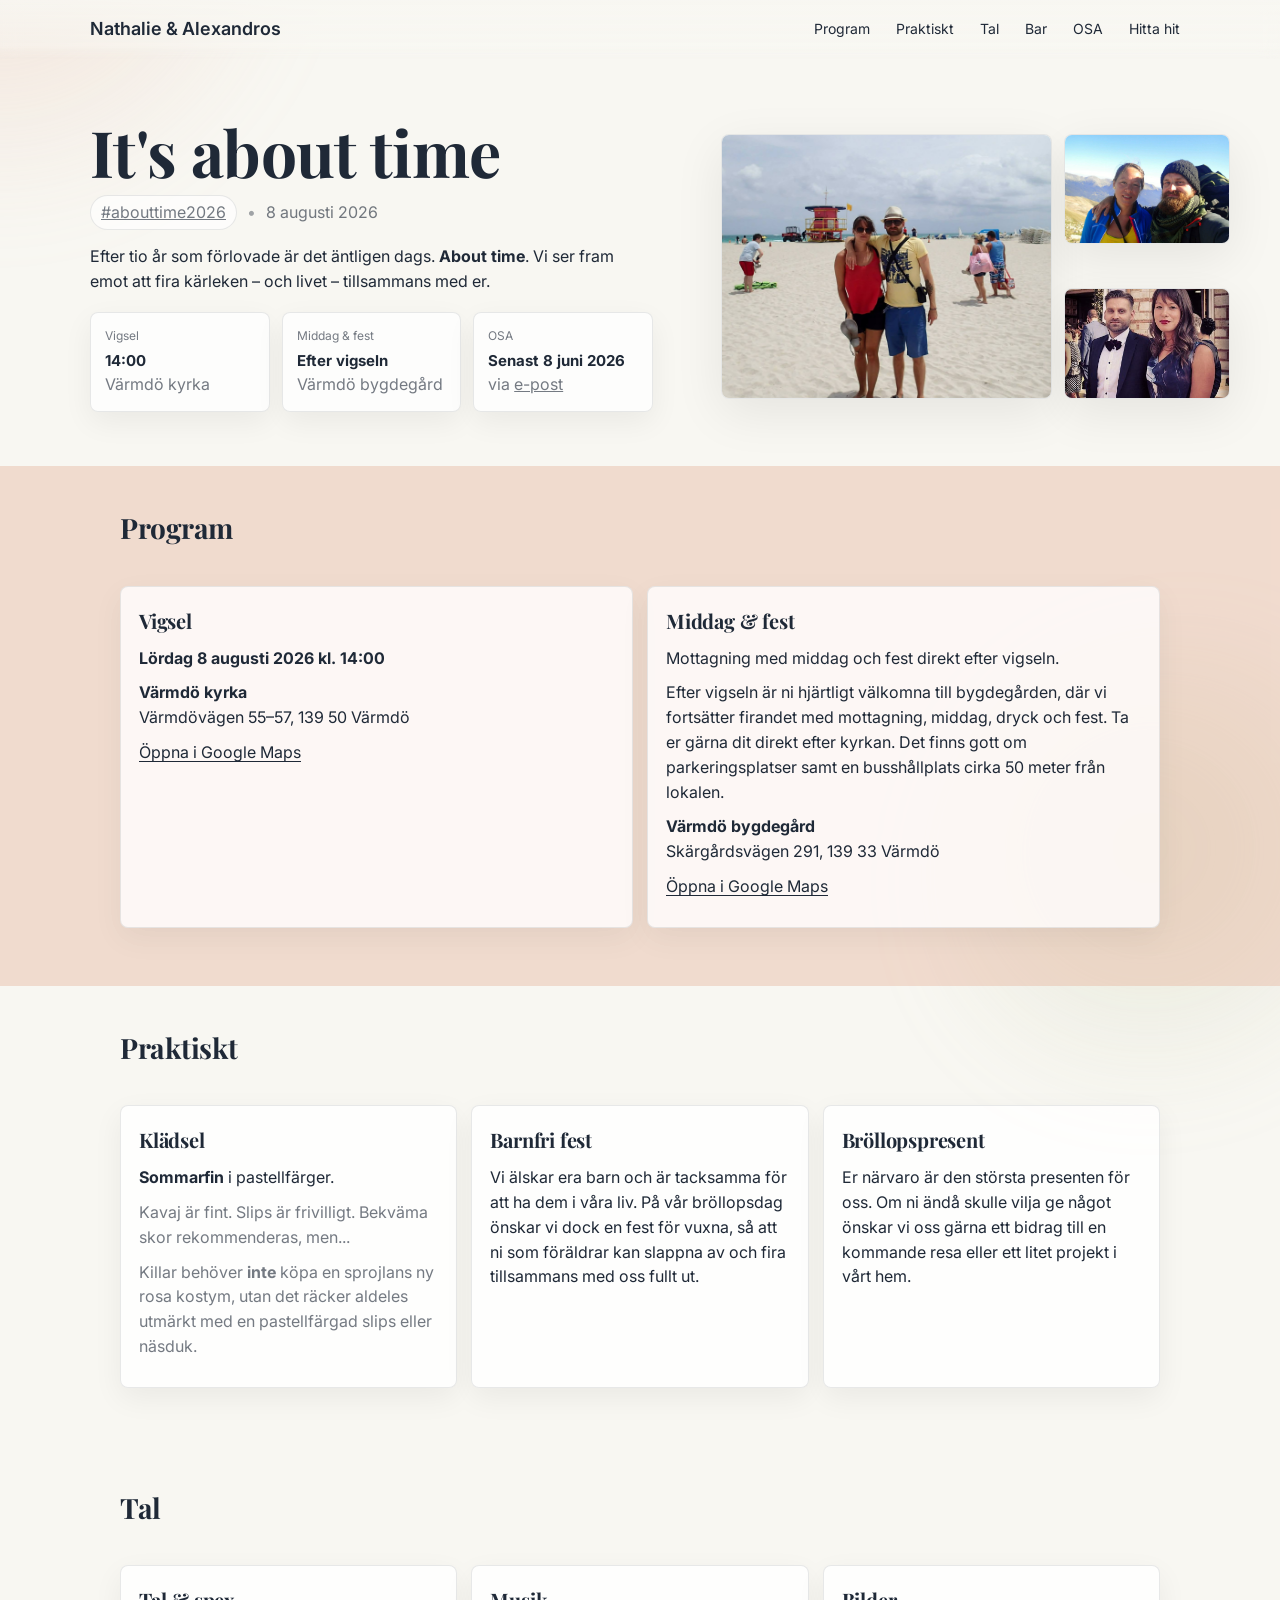
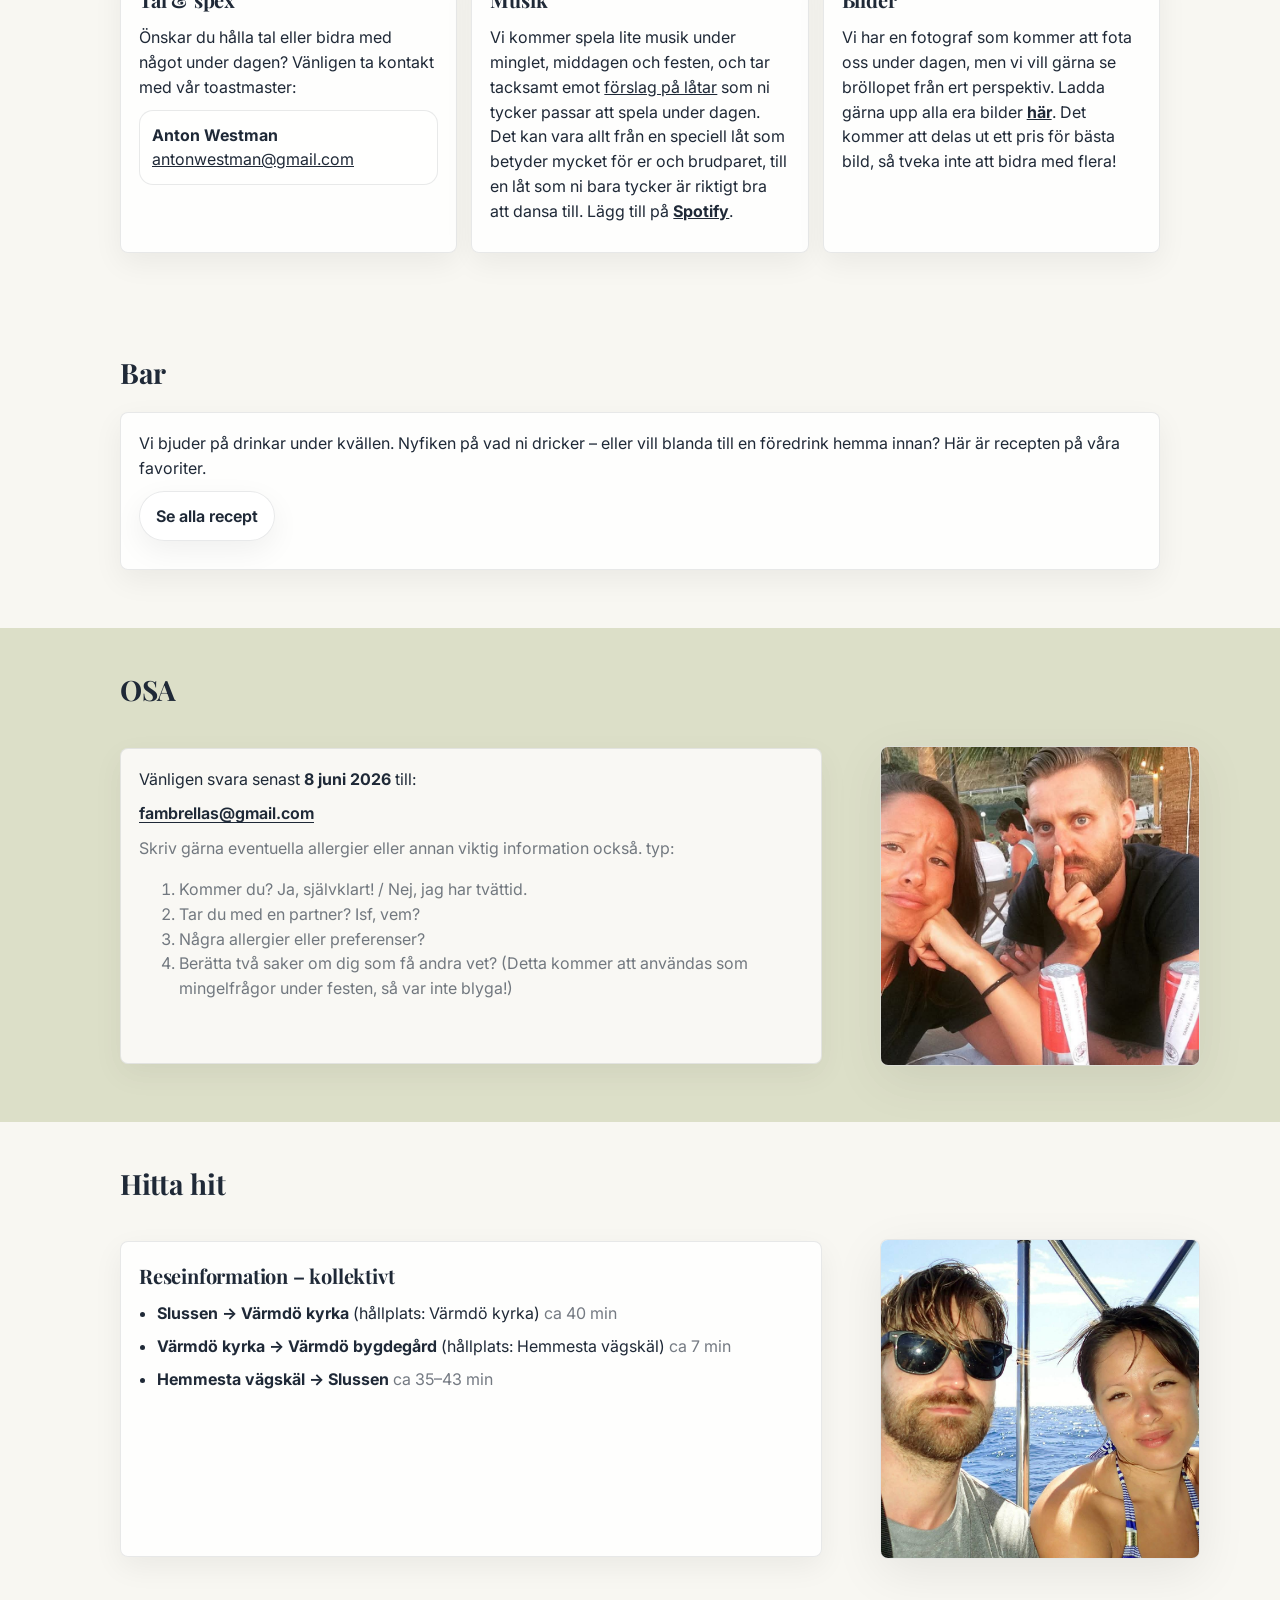
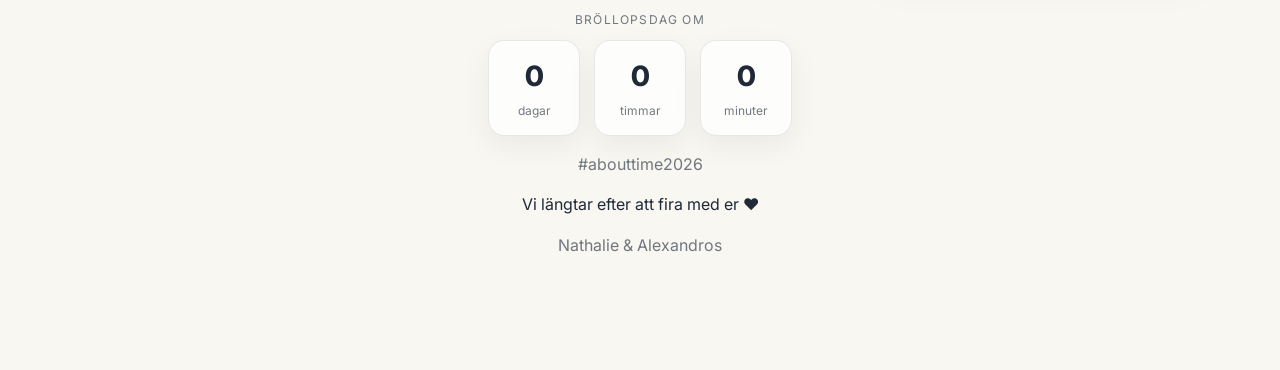
==== commit 2f585020: "add drinks section" ====
--- a/index.html
+++ b/index.html
@@ -24,6 +24,7 @@
         <a href="#program">Program</a>
         <a href="#praktiskt">Praktiskt</a>
         <a href="#tal">Tal</a>
+        <a href="#bar">Bar</a>
         <a href="#osa">OSA</a>
         <a href="#resa">Hitta hit</a>
       </nav>
@@ -187,6 +188,20 @@
             </p>
           </article>
         </div>
+      </div>
+    </section>
+
+    <section id="bar" class="section">
+      <div class="container">
+        <h2 class="section-title">Bar</h2>
+
+        <article class="card">
+          <p>
+            Vi bjuder på drinkar under kvällen. Nyfiken på vad ni dricker – eller vill blanda till en föredrink hemma innan?
+            Här är recepten på våra favoriter.
+          </p>
+          <p><a class="button" href="drinkar.html">Se alla recept</a></p>
+        </article>
       </div>
     </section>
 
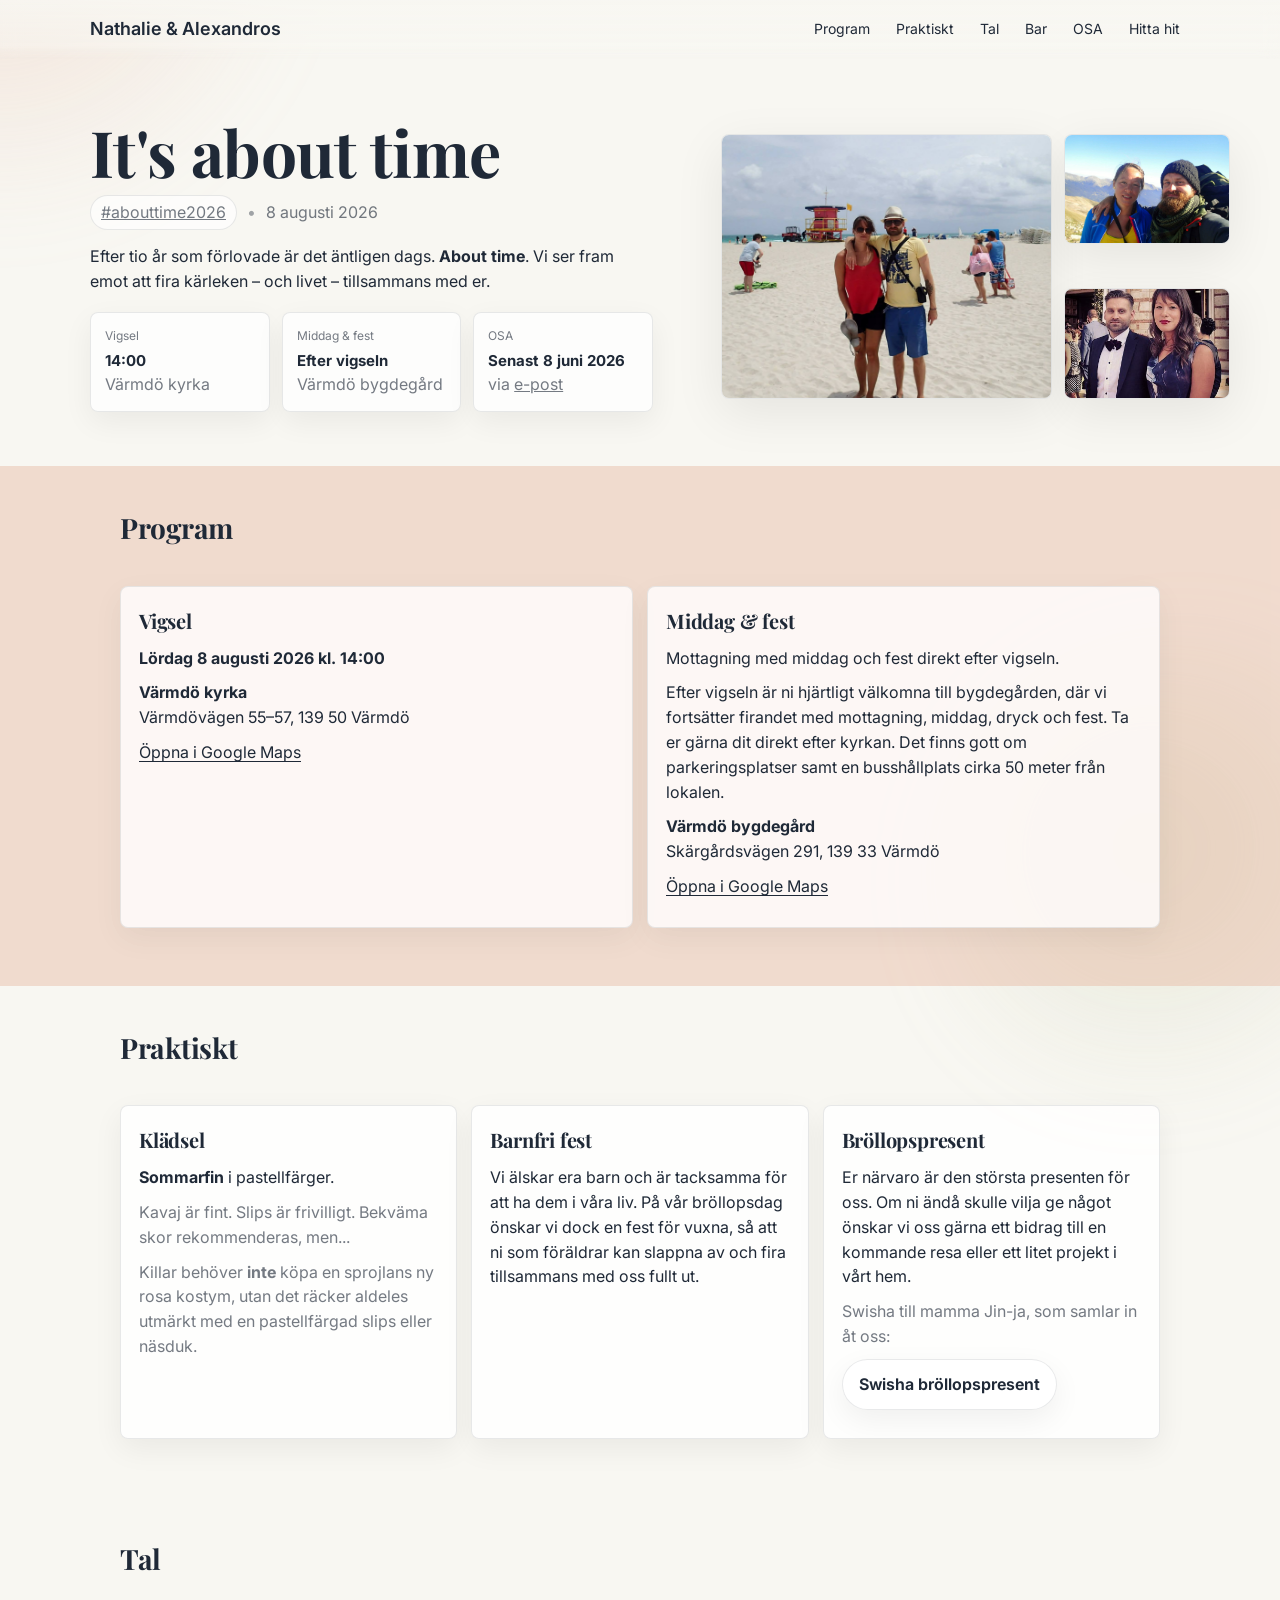
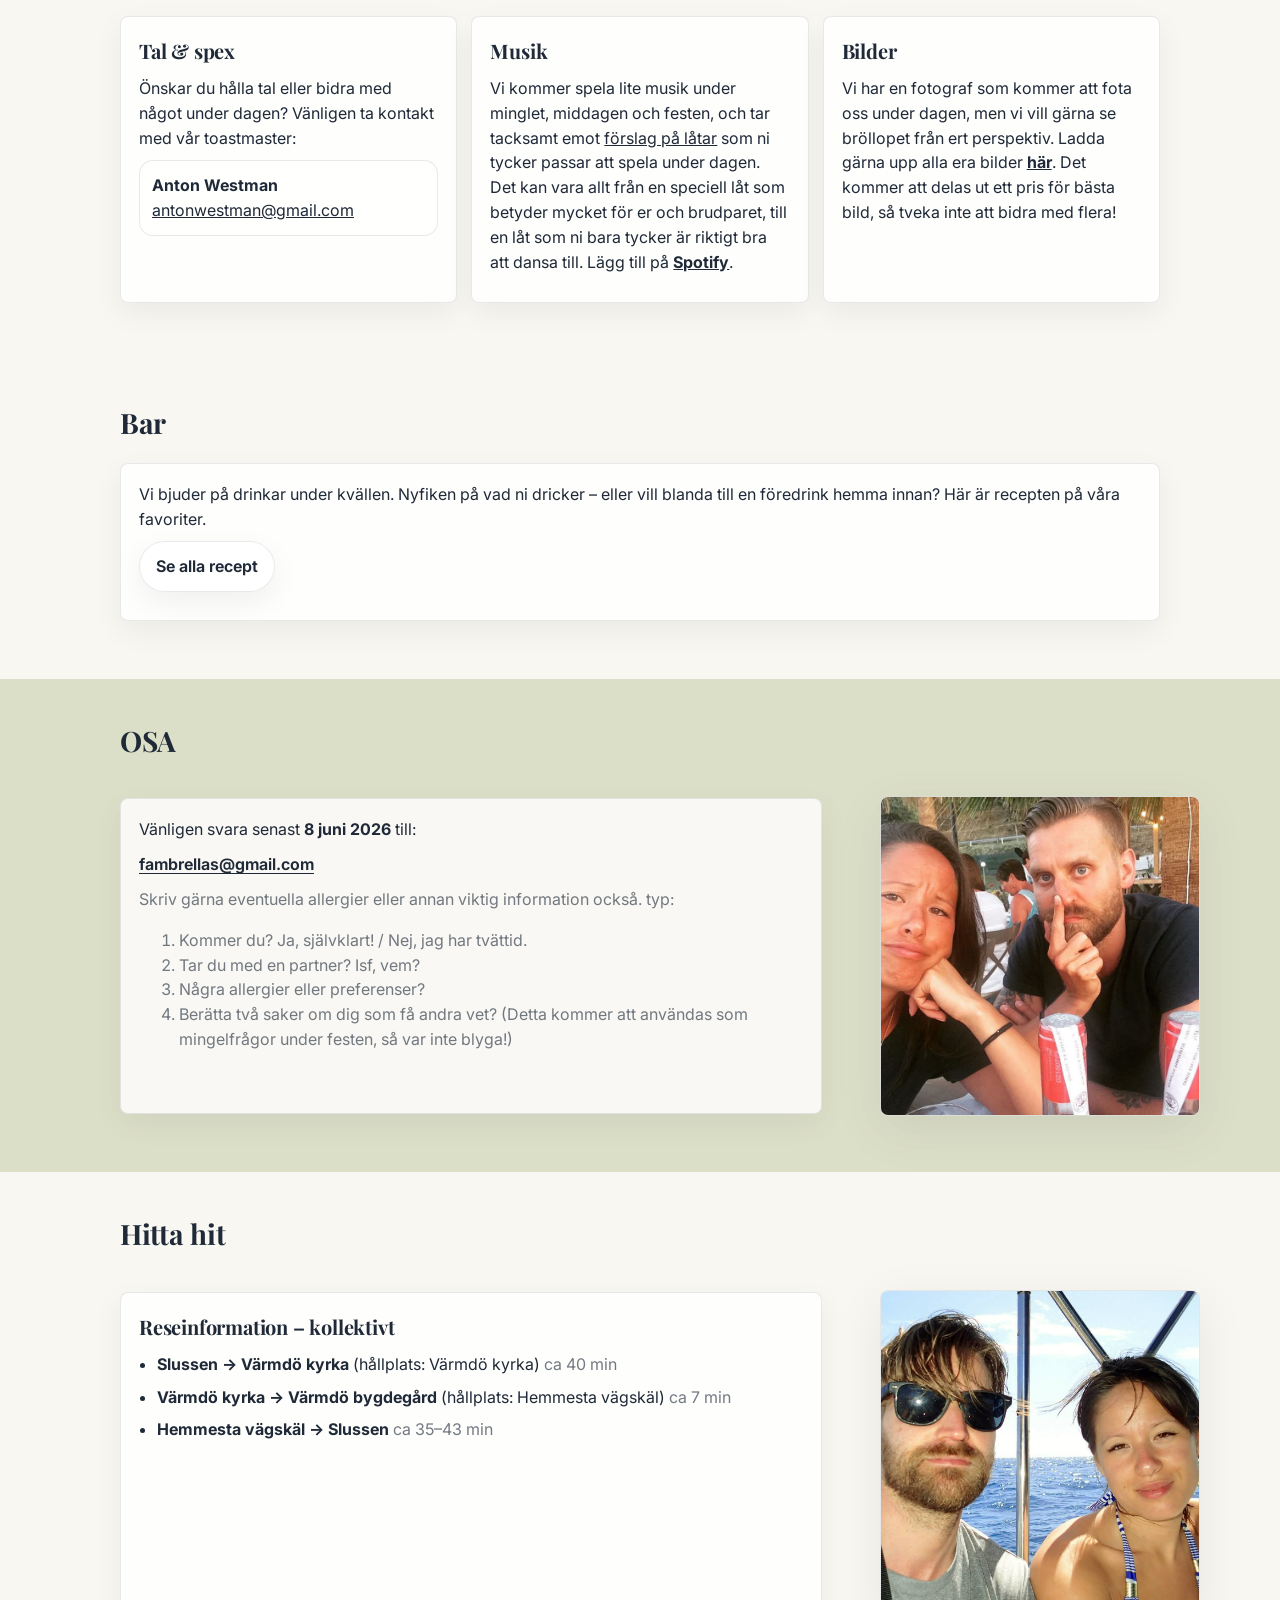
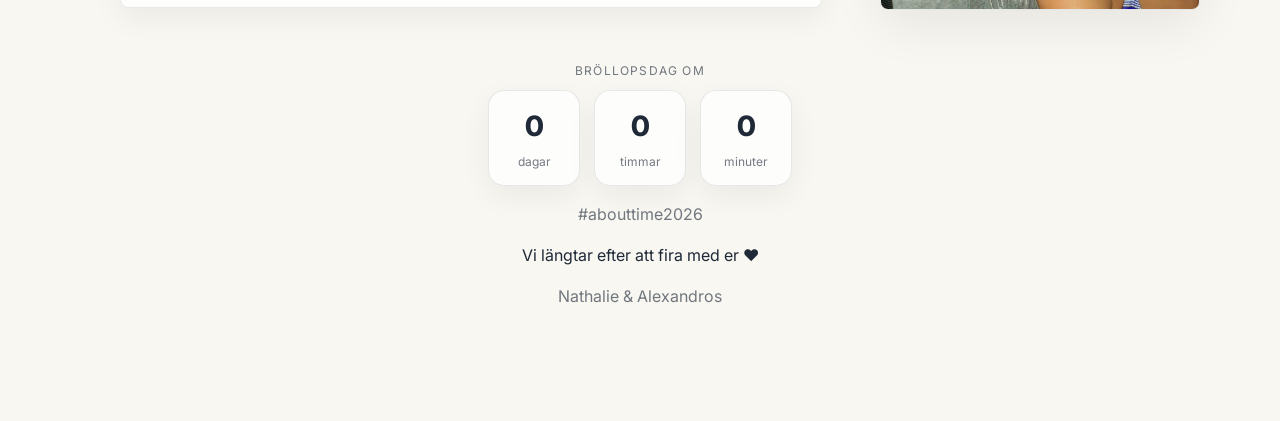
==== commit fd7dd39f: "Swish link" ====
--- a/index.html
+++ b/index.html
@@ -154,6 +154,8 @@
               Er närvaro är den största presenten för oss. Om ni ändå skulle vilja ge något
               önskar vi oss gärna ett bidrag till en kommande resa eller ett litet projekt i vårt hem.
             </p>
+            <p class="muted">Swisha till mamma Jin-ja, som samlar in åt oss:</p>
+            <p><a class="button" href="https://app.swish.nu/1/p/sw/?sw=0705531593&amp;cur=SEK&amp;msg=Br%C3%B6llopspresent&amp;edit=amt&amp;src=qr">Swisha bröllopspresent</a></p>
           </article>
         </div>
       </div>
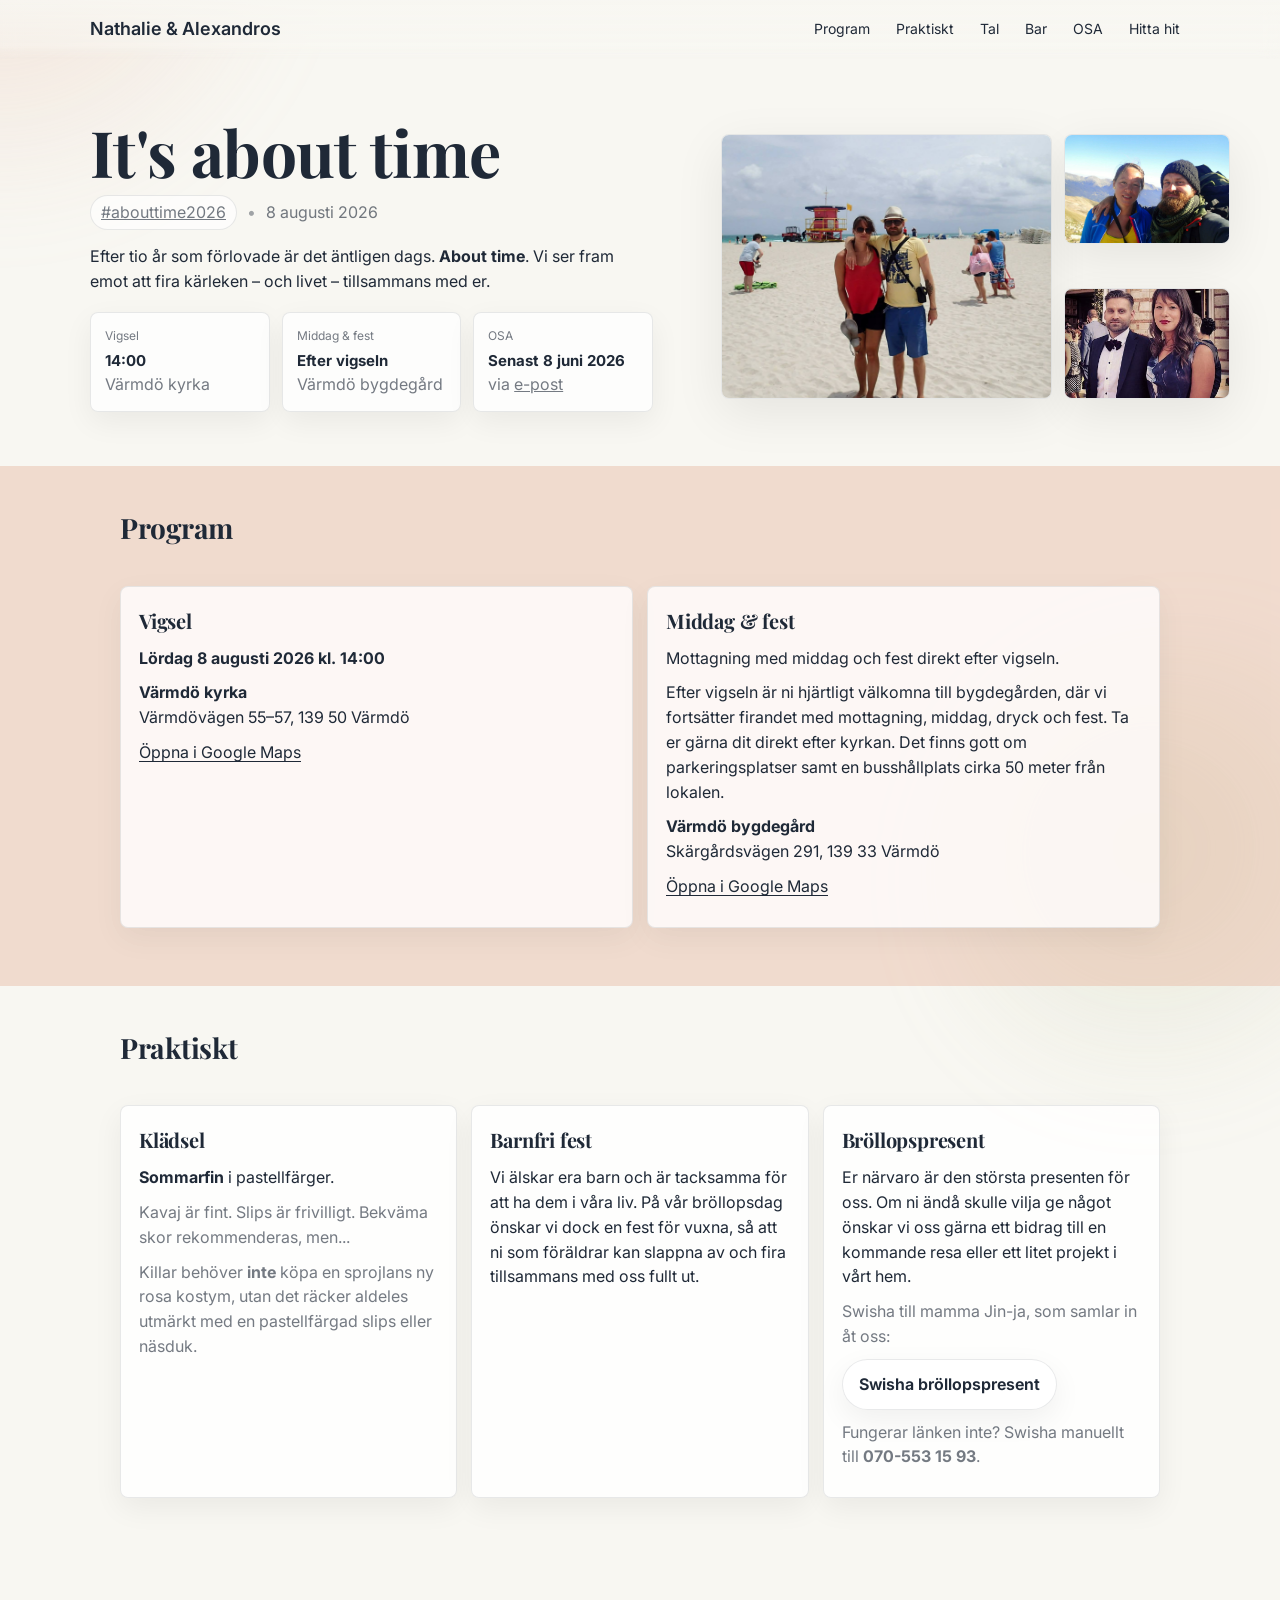
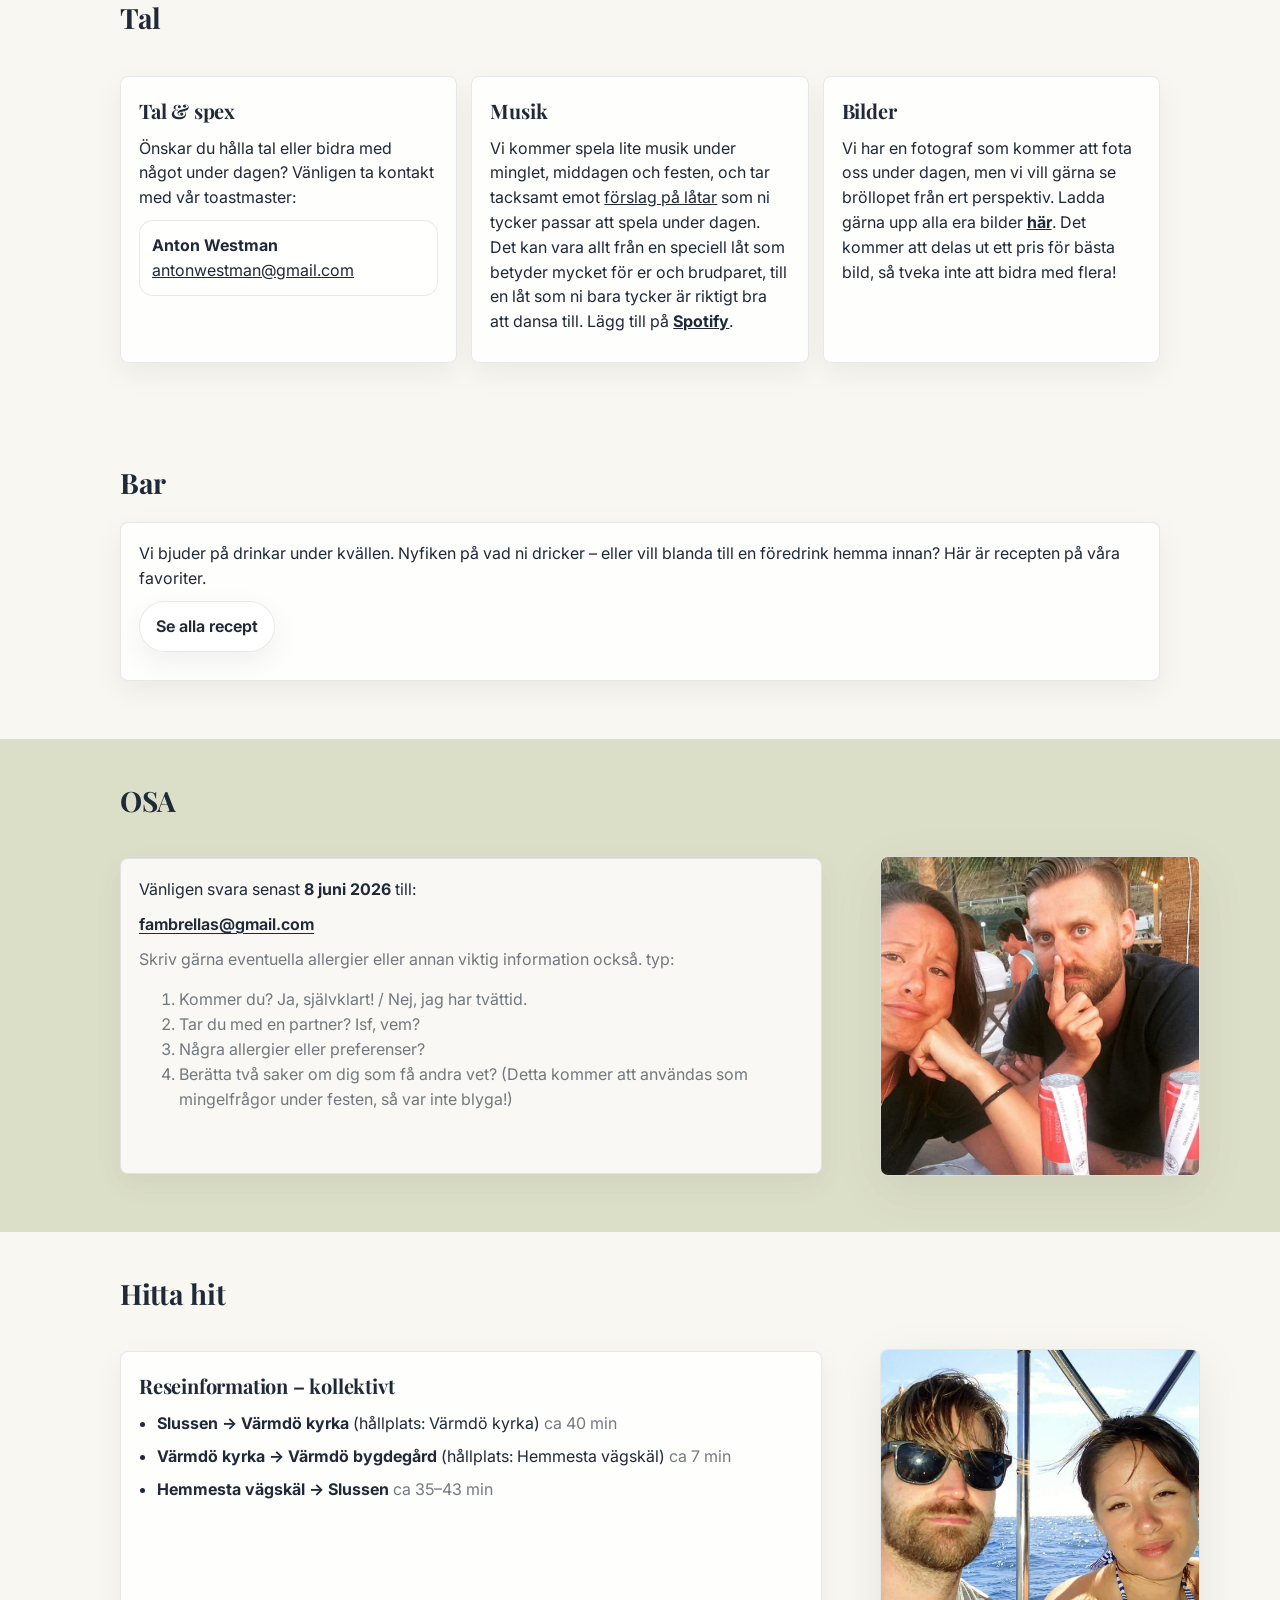
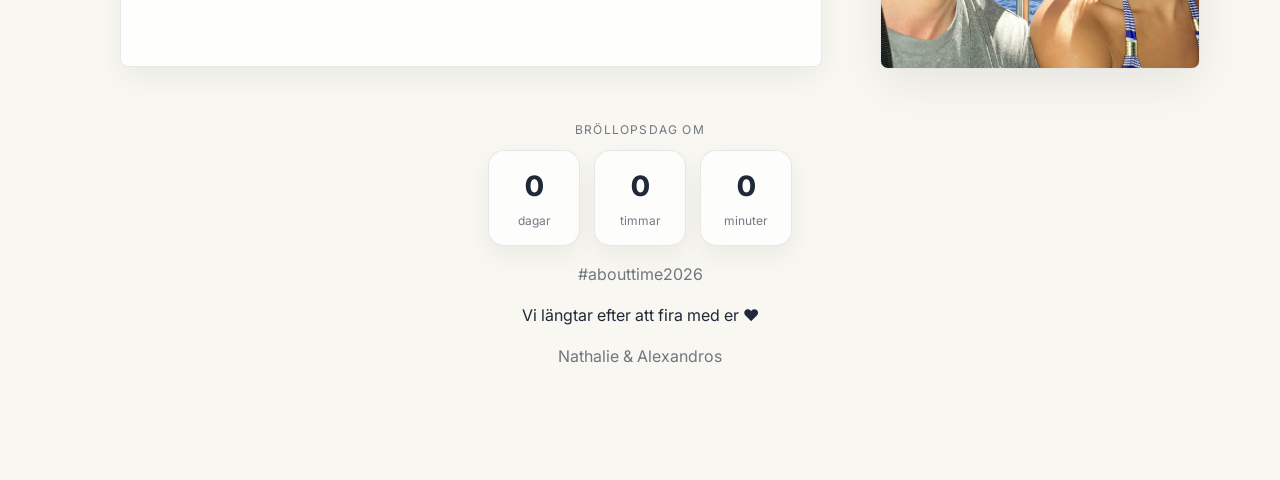
==== commit e7300a4a: "Swish" ====
--- a/index.html
+++ b/index.html
@@ -156,6 +156,7 @@
             </p>
             <p class="muted">Swisha till mamma Jin-ja, som samlar in åt oss:</p>
             <p><a class="button" href="https://app.swish.nu/1/p/sw/?sw=0705531593&amp;cur=SEK&amp;msg=Br%C3%B6llopspresent&amp;edit=amt&amp;src=qr">Swisha bröllopspresent</a></p>
+            <p class="muted">Fungerar länken inte? Swisha manuellt till <strong>070-553 15 93</strong>.</p>
           </article>
         </div>
       </div>
